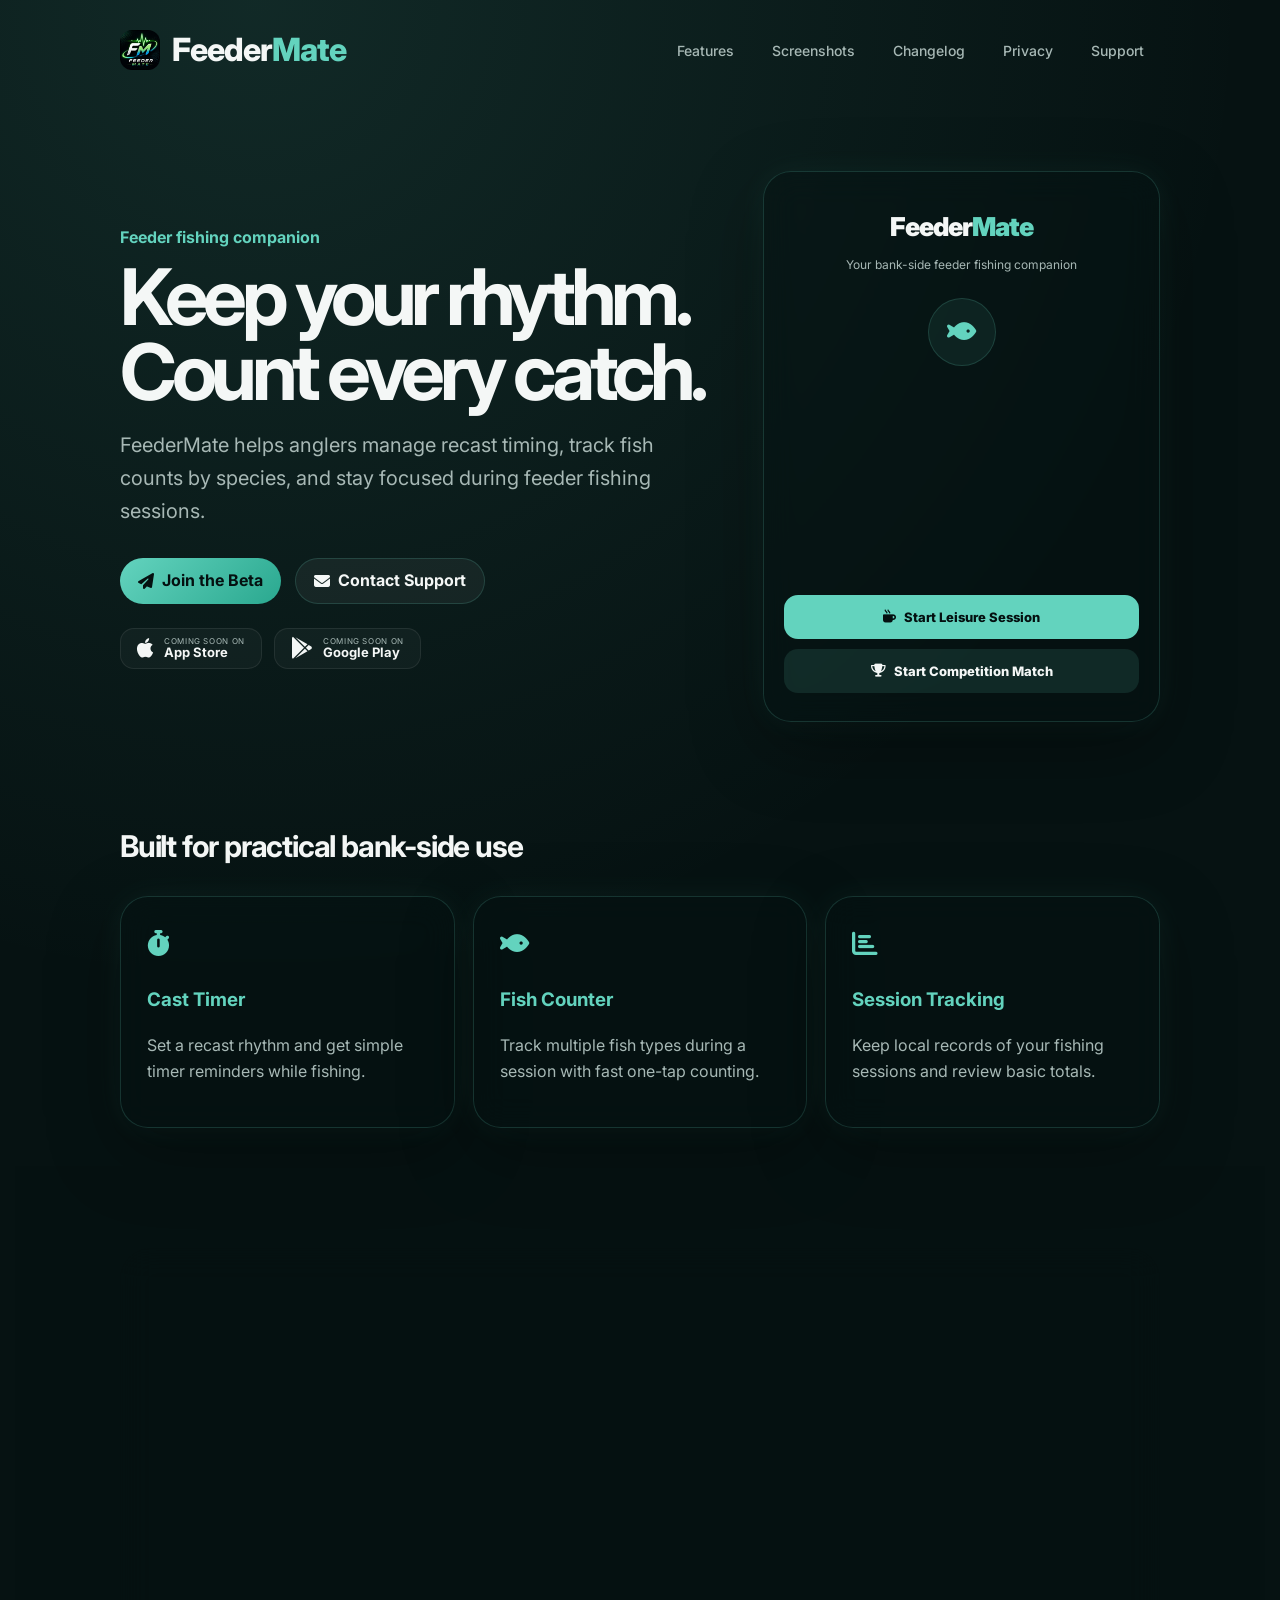
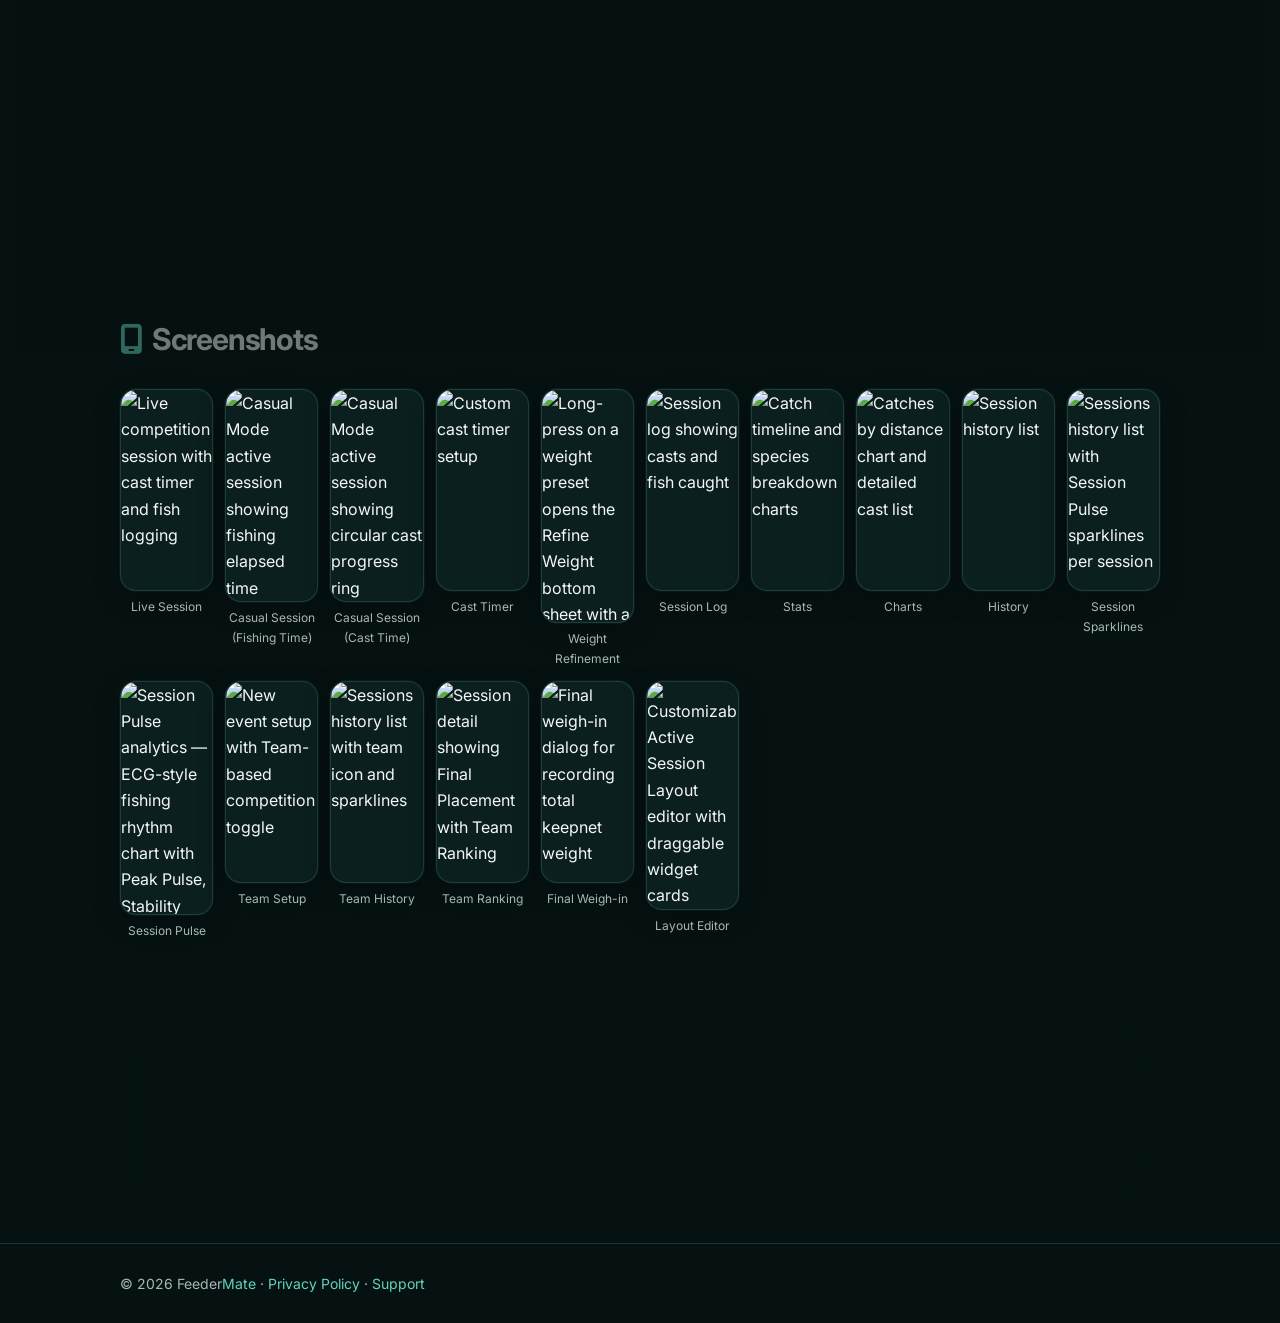
==== index.html @ 457b097d "Make changelog user-friendly: replace developer jargon with plain language" ====
<!DOCTYPE html>
<html lang="en">

<head>
  <meta charset="UTF-8" />
  <meta name="viewport" content="width=device-width, initial-scale=1.0" />
  <title>FeederMate — Feeder Fishing Timer &amp; Session Tracker App</title>
  <meta name="description"
    content="FeederMate is the ultimate feeder fishing companion app for Android. Track recast timers, log catches by species and weight, analyse Session Pulse rhythms, and review competition results — all offline on the bank." />
  <meta name="keywords"
    content="feeder fishing app, fishing timer, cast timer, feeder fishing tracker, session tracker, fishing log, feeder fishing Android, competition fishing app, catch logger, FeederMate" />
  <meta name="author" content="FeederMate" />
  <meta name="robots" content="index, follow" />
  <link rel="canonical" href="https://feedermate.app/" />

  <!-- Theme colour (browser UI tinting on mobile) -->
  <meta name="theme-color" content="#061212" />

  <!-- Open Graph / Facebook -->
  <meta property="og:type" content="website" />
  <meta property="og:site_name" content="FeederMate" />
  <meta property="og:url" content="https://feedermate.app/" />
  <meta property="og:title" content="FeederMate — Feeder Fishing Timer &amp; Session Tracker" />
  <meta property="og:description"
    content="Keep your rhythm. Count every catch. FeederMate helps anglers manage recast timing, track fish counts by species, and analyse session data — 100% offline." />
  <meta property="og:image" content="https://feedermate.app/assets/app_icon_2.webp" />
  <meta property="og:image:width" content="1254" />
  <meta property="og:image:height" content="1254" />
  <meta property="og:image:alt" content="FeederMate app icon" />
  <meta property="og:locale" content="en_GB" />

  <!-- Twitter / X -->
  <meta name="twitter:card" content="summary_large_image" />
  <meta name="twitter:site" content="@feedermateapp" />
  <meta name="twitter:url" content="https://feedermate.app/" />
  <meta name="twitter:title" content="FeederMate — Feeder Fishing Timer &amp; Session Tracker" />
  <meta name="twitter:description"
    content="Keep your rhythm. Count every catch. FeederMate helps anglers manage recast timing, track fish counts by species, and analyse session data — 100% offline." />
  <meta name="twitter:image" content="https://feedermate.app/assets/app_icon_2.webp" />

  <!-- Favicon &amp; Touch Icons -->
  <link rel="icon" type="image/webp" sizes="1254x1254" href="assets/app_icon_2.webp" />
  <link rel="apple-touch-icon" sizes="1254x1254" href="assets/app_icon_2.webp" />

  <!-- Sitemap hint for crawlers -->
  <link rel="sitemap" type="application/xml" href="/sitemap.xml" />

  <!-- JSON-LD Structured Data: MobileApplication -->
  <script type="application/ld+json">
  {
    "@context": "https://schema.org",
    "@type": "MobileApplication",
    "name": "FeederMate",
    "description": "FeederMate is a feeder fishing companion app for tracking recast timers, logging catches by species and weight, analysing Session Pulse rhythms, and reviewing competition results — 100% offline.",
    "url": "https://feedermate.app/",
    "applicationCategory": "SportsApplication",
    "operatingSystem": "Android",
    "offers": {
      "@type": "Offer",
      "price": "0",
      "priceCurrency": "USD"
    },
    "screenshot": [
      "https://feedermate.app/assets/screenshots/1000002967.webp",
      "https://feedermate.app/assets/screenshots/1000003124.webp",
      "https://feedermate.app/assets/screenshots/1000003116.webp"
    ],
    "featureList": [
      "Recast timer with countdown and count-up modes",
      "Catch logging by species and weight",
      "Session Pulse fishing rhythm analysis",
      "Team-based competition tracking",
      "Customizable active session layout",
      "Casual leisure fishing mode",
      "Offline-first, no internet required"
    ],
    "publisher": {
      "@type": "Organization",
      "name": "FeederMate",
      "url": "https://feedermate.app/"
    }
  }
  </script>

  <!-- Google Fonts (Inter) -->
  <link rel="preconnect" href="https://fonts.googleapis.com">
  <link rel="preconnect" href="https://fonts.gstatic.com" crossorigin>
  <link href="https://fonts.googleapis.com/css2?family=Inter:wght@300;400;500;600;700;800;900&display=swap"
    rel="stylesheet">

  <!-- Google Analytics (gtag.js) -->
  <script async src="https://www.googletagmanager.com/gtag/js?id=G-5XJ4RJ6B6T"></script>
  <script>
    window.dataLayer = window.dataLayer || [];
    function gtag() { dataLayer.push(arguments); }
    gtag('js', new Date());
    gtag('config', 'G-5XJ4RJ6B6T');
  </script>

  <link rel="stylesheet" href="styles/main.css?v=1.0.1" />
  <link rel="stylesheet" href="https://cdnjs.cloudflare.com/ajax/libs/font-awesome/6.7.2/css/all.min.css" />
</head>


<body>
  <header class="container nav">
    <a class="brand" href="./" aria-label="FeederMate home">
      <img src="assets/app_icon_2.webp" alt="FeederMate Logo" class="brand-logo">
      <span>Feeder<span class="brand-pulse">Mate</span></span>
    </a>
    <button class="nav-toggle" id="nav-toggle" aria-label="Toggle navigation" aria-expanded="false"
      aria-controls="nav-menu">
      <i class="fa-solid fa-bars"></i>
    </button>
    <nav class="nav-links" id="nav-menu">
      <a href="#features">Features</a>
      <a href="#screenshots">Screenshots</a>
      <a href="changelog/">Changelog</a>
      <a href="privacy-policy/">Privacy</a>
      <a href="support/">Support</a>
    </nav>
  </header>

  <main>
    <section class="container hero">
      <div>
        <div class="kicker">Feeder fishing companion</div>
        <h1>Keep your rhythm. Count every catch.</h1>
        <p class="lead">FeederMate helps anglers manage recast timing, track fish counts by species, and stay focused
          during feeder fishing sessions.</p>
        <div class="actions">
          <a class="button primary" id="btn-join-beta" href="#features"><i class="fa-solid fa-paper-plane"></i>Join the
            Beta</a>
          <a class="button" href="support/"><i class="fa-solid fa-envelope"></i>Contact Support</a>
        </div>
        <div class="badges">
          <div class="badge-cta"><i class="fa-brands fa-apple"></i>
            <div><span>Coming soon on</span><strong>App Store</strong></div>
          </div>
          <div class="badge-cta"><i class="fa-brands fa-google-play"></i>
            <div><span>Coming soon on</span><strong>Google Play</strong></div>
          </div>
        </div>
      </div>

      <div class="phone-card" aria-label="Interactive App preview mockup"
        style="min-height: 400px; display: flex; flex-direction: column; justify-content: space-between; overflow: hidden; padding: 20px;">
        <!-- SCREEN 1: START SCREEN -->
        <div class="mock-screen is-active" id="mock-screen-start"
          style="width: 100%; height: 100%; display: flex; flex-direction: column; justify-content: space-between;">
          <div style="text-align: center; margin-top: 14px;">
            <strong class="phone-card-brand" style="font-size: 26px;">Feeder<span
                class="brand-pulse">Mate</span></strong>
            <p class="muted" style="font-size: 12px; margin-top: 6px; margin-bottom: 24px;">Your bank-side feeder
              fishing companion</p>

            <div
              style="display: inline-flex; width: 68px; height: 68px; background: rgba(99, 211, 190, 0.08); border: 1px solid var(--border); border-radius: 50%; align-items: center; justify-content: center; margin-bottom: 20px; animation: pulse-glow 2s infinite;">
              <i class="fa-solid fa-fish" style="font-size: 26px; color: var(--accent);"></i>
            </div>
          </div>

          <div style="display: flex; flex-direction: column; gap: 10px; width: 100%; margin-bottom: 8px;">
            <button class="mock-btn primary" id="btn-start-leisure"
              style="width: 100%; padding: 14px; font-size: 13px; border-radius: 14px;"><i
                class="fa-solid fa-mug-hot"></i>Start Leisure Session</button>
            <button class="mock-btn" id="btn-start-match"
              style="width: 100%; padding: 14px; font-size: 13px; border-radius: 14px;"><i
                class="fa-solid fa-trophy"></i>Start Competition Match</button>
          </div>
        </div>

        <!-- SCREEN 2: ACTIVE SESSION -->
        <div class="mock-screen" id="mock-screen-active"
          style="width: 100%; height: 100%; display: none; flex-direction: column; justify-content: space-between;">
          <div style="width: 100%;">
            <div
              style="display: flex; justify-content: space-between; align-items: center; border-bottom: 1px solid rgba(99, 211, 190, 0.15); padding-bottom: 8px; margin-bottom: 12px;">
              <span id="mock-session-type"
                style="font-weight: 800; font-size: 11px; text-transform: uppercase; letter-spacing: 0.06em; color: var(--accent);">Active
                Session</span>
              <span id="mock-cast-counter"
                style="font-size: 11px; font-weight: 700; background: rgba(255,255,255,0.06); padding: 2px 8px; border-radius: 999px; border: 1px solid rgba(255,255,255,0.08); color: var(--text);">Cast
                #1</span>
            </div>

            <svg class="ekg-line" viewBox="0 0 800 54" preserveAspectRatio="none" aria-hidden="true"
              xmlns="http://www.w3.org/2000/svg" style="height: 30px; margin: 4px 0 8px;">
              <path class="ekg-trail" pathLength="850"
                d="M 0,27 L 100,27 C 110,27 115,17 120,17 C 125,17 130,27 170,27 L 178,33 L 188,4 L 196,36 L 205,27 L 230,27 C 248,27 265,12 282,12 C 299,12 316,27 340,27 L 400,27 L 500,27 C 510,27 515,17 520,17 C 525,17 530,27 570,27 L 578,33 L 588,4 L 596,36 L 605,27 L 630,27 C 648,27 665,12 682,12 C 699,12 716,27 740,27 L 800,27" />
              <path class="ekg-glow" pathLength="850"
                d="M 0,27 L 100,27 C 110,27 115,17 120,17 C 125,17 130,27 170,27 L 178,33 L 188,4 L 196,36 L 205,27 L 230,27 C 248,27 265,12 282,12 C 299,12 316,27 340,27 L 400,27 L 500,27 C 510,27 515,17 520,17 C 525,17 530,27 570,27 L 578,33 L 588,4 L 596,36 L 605,27 L 630,27 C 648,27 665,12 682,12 C 699,12 716,27 740,27 L 800,27" />
            </svg>

            <!-- TIMER SECTION (CASUAL MODE STYLE) -->
            <div
              style="display: flex; gap: 8px; margin-bottom: 12px; align-items: center; background: rgba(255,255,255,0.02); border: 1px solid rgba(255,255,255,0.05); border-radius: 14px; padding: 8px 10px;">

              <!-- Left Presets Grid Column -->
              <div style="flex: 1.1; display: flex; flex-direction: column; gap: 4px;">
                <span
                  style="font-size: 8px; font-weight: 800; letter-spacing: 0.05em; color: rgba(255,255,255,0.4); text-transform: uppercase;">Timer
                  preset</span>
                <div style="display: grid; grid-template-columns: 1fr 1fr; gap: 4px; margin-top: 2px;">
                  <button type="button" class="preset-btn active" data-time="300">5m</button>
                  <button type="button" class="preset-btn" data-time="420">7m</button>
                  <button type="button" class="preset-btn" data-time="600">10m</button>
                  <button type="button" class="preset-btn" data-time="900">15m</button>
                </div>
                <div
                  style="font-size: 8px; color: var(--accent); font-weight: 700; text-align: center; margin-top: 3px;"
                  id="mock-active-preset-label">5 min active</div>
              </div>

              <!-- Right Circular Dial Column -->
              <div id="mock-dial-clickable" class="dial-container" style="flex: 0 0 96px;" title="Tap to flip dial">
                <div id="mock-dial-inner" class="dial-inner">

                  <!-- FRONT FACE: CAST TIME -->
                  <div class="dial-face dial-face-front">
                    <!-- SVG Circular Progress Ring -->
                    <svg width="96" height="96"
                      style="transform: rotate(-90deg); position: absolute; top:0; left:0; pointer-events: none;">
                      <circle cx="48" cy="48" r="42" stroke="rgba(255,255,255,0.04)" stroke-width="4"
                        fill="transparent" />
                      <circle id="mock-progress-ring" cx="48" cy="48" r="42" stroke="var(--accent)" stroke-width="4"
                        fill="transparent" stroke-dasharray="263.89" stroke-dashoffset="263.89" stroke-linecap="round"
                        style="transition: stroke-dashoffset 0.3s ease; filter: drop-shadow(0 0 3px var(--accent));" />
                    </svg>

                    <!-- Front Content -->
                    <div
                      style="text-align: center; display: flex; flex-direction: column; align-items: center; justify-content: center; z-index: 2;">
                      <i class="fa-solid fa-stopwatch"
                        style="font-size: 11px; color: var(--accent); margin-bottom: 2px;"></i>
                      <div id="mock-timer-cast"
                        style="font-size: 12px; font-weight: 800; color: #fff; letter-spacing: -0.02em; font-family: monospace; line-height: 1.1;">
                        00:05:00</div>
                      <span id="mock-timer-cast-label"
                        style="font-size: 6px; font-weight: 800; text-transform: uppercase; color: rgba(255,255,255,0.4); letter-spacing: 0.05em; margin-top: 1px;">CAST
                        TIME</span>
                    </div>
                  </div>

                  <!-- BACK FACE: FISHING TIME -->
                  <div class="dial-face dial-face-back">
                    <!-- Orange progress ring for fishing time -->
                    <svg width="96" height="96"
                      style="transform: rotate(-90deg); position: absolute; top:0; left:0; pointer-events: none;">
                      <circle cx="48" cy="48" r="42" stroke="rgba(255,255,255,0.06)" stroke-width="4"
                        fill="transparent" />
                      <circle id="mock-fishing-ring" cx="48" cy="48" r="42" stroke="#E8A040" stroke-width="4"
                        fill="transparent" stroke-dasharray="263.89" stroke-dashoffset="263.89" stroke-linecap="round"
                        style="transition: stroke-dashoffset 0.3s ease; filter: drop-shadow(0 0 4px #E8A040);" />
                    </svg>

                    <!-- Back Content -->
                    <div
                      style="text-align: center; display: flex; flex-direction: column; align-items: center; justify-content: center; z-index: 2;">
                      <i class="fa-solid fa-fish" style="font-size: 11px; color: #E8A040; margin-bottom: 2px;"></i>
                      <div id="mock-timer-session"
                        style="font-size: 12px; font-weight: 800; color: #fff; letter-spacing: -0.02em; font-family: monospace; line-height: 1.1;">
                        00:00:00</div>
                      <span
                        style="font-size: 6px; font-weight: 800; text-transform: uppercase; color: rgba(232,160,64,0.6); letter-spacing: 0.05em; margin-top: 1px;">FISHING
                        TIME</span>
                    </div>
                  </div>

                </div>
              </div>

            </div>

            <div
              style="display: grid; grid-template-columns: 1fr 1fr; gap: 8px; border-top: 1px solid rgba(255,255,255,0.06); padding-top: 10px;">
              <div
                style="background: rgba(255,255,255,0.03); border: 1px solid rgba(255,255,255,0.06); border-radius: 10px; padding: 4px; text-align: center;">
                <span class="muted"
                  style="font-size: 9px; text-transform: uppercase; font-weight: 700; letter-spacing: 0.02em;">Fish
                  logged</span>
                <div id="mock-active-fish"
                  style="font-size: 18px; font-weight: 800; color: var(--accent); margin-top: 1px;">0</div>
              </div>
              <div
                style="background: rgba(255,255,255,0.03); border: 1px solid rgba(255,255,255,0.06); border-radius: 10px; padding: 4px; text-align: center;">
                <span class="muted"
                  style="font-size: 9px; text-transform: uppercase; font-weight: 700; letter-spacing: 0.02em;">Est.
                  Weight</span>
                <div id="mock-active-weight"
                  style="font-size: 18px; font-weight: 800; color: var(--accent); margin-top: 1px;">0.00 kg</div>
              </div>
            </div>
          </div>

          <div style="display: flex; flex-direction: column; gap: 8px; width: 100%; margin-top: 10px;">
            <div style="display: grid; grid-template-columns: 1.1fr 0.9fr; gap: 8px;">
              <button class="mock-btn" id="btn-reset-timer"
                style="padding: 10px; font-size: 12px; border-radius: 12px;"><i
                  class="fa-solid fa-arrow-rotate-left"></i>Reset Timer</button>
              <button class="mock-btn primary" id="btn-add-fish"
                style="padding: 10px; font-size: 12px; border-radius: 12px;"><i class="fa-solid fa-fish"></i>+
                Fish</button>
            </div>
            <button class="mock-btn" id="btn-end-session"
              style="background: rgba(255, 75, 75, 0.12); border: 1px solid rgba(255, 75, 75, 0.2); color: #ff6b6b; padding: 8px; font-size: 11px; border-radius: 10px; font-weight: 700; width: 100%; display: flex; align-items: center; justify-content: center; gap: 6px;"><i
                class="fa-solid fa-circle-stop"></i>End Session</button>
          </div>
        </div>

        <!-- SCREEN 3: SESSION SUMMARY -->
        <div class="mock-screen" id="mock-screen-summary"
          style="width: 100%; height: 100%; display: none; flex-direction: column; justify-content: space-between;">
          <div style="text-align: center; margin-top: 10px; width: 100%;">
            <div
              style="width: 50px; height: 50px; background: rgba(99, 211, 190, 0.12); color: var(--accent); border-radius: 50%; display: flex; align-items: center; justify-content: center; font-size: 20px; margin: 0 auto 12px; border: 1px solid var(--border);">
              <i class="fa-solid fa-circle-check"></i>
            </div>
            <h3 style="font-size: 18px; font-weight: 800; margin: 0 0 2px;">Session Finished</h3>
            <span id="mock-summary-type"
              style="font-size: 9px; font-weight: 800; text-transform: uppercase; color: var(--accent); background: rgba(99, 211, 190, 0.1); border: 1px solid var(--border); padding: 2px 8px; border-radius: 999px; letter-spacing: 0.05em; display: inline-block; margin-bottom: 12px;">Leisure</span>

            <div
              style="display: flex; flex-direction: column; gap: 8px; background: rgba(255,255,255,0.03); border: 1px solid rgba(255,255,255,0.06); border-radius: 12px; padding: 12px; text-align: left; width: 100%;">
              <div
                style="display: flex; justify-content: space-between; border-bottom: 1px solid rgba(255,255,255,0.05); padding-bottom: 4px; font-size: 12px;">
                <span class="muted">Total Casts</span>
                <strong id="mock-summary-casts" style="color: var(--text);">0</strong>
              </div>
              <div
                style="display: flex; justify-content: space-between; border-bottom: 1px solid rgba(255,255,255,0.05); padding-bottom: 4px; font-size: 12px;">
                <span class="muted">Total Catches</span>
                <strong id="mock-summary-fish" style="color: var(--accent);">0 fish</strong>
              </div>
              <div style="display: flex; justify-content: space-between; font-size: 12px;">
                <span class="muted">Total Est. Weight</span>
                <strong id="mock-summary-weight" style="color: var(--accent);">0.00 kg</strong>
              </div>
            </div>
          </div>
          <button class="mock-btn primary" id="btn-summary-done"
            style="width: 100%; padding: 12px; font-size: 13px; border-radius: 12px; margin-bottom: 4px;"><i
              class="fa-solid fa-rotate-left"></i>New Session</button>
        </div>
      </div>
    </section>

    <section class="container section" id="features">
      <h2>Built for practical bank-side use</h2>
      <div class="grid">
        <article class="card">
          <div class="card-icon"><i class="fa-solid fa-stopwatch"></i></div>
          <h3>Cast Timer</h3>
          <p class="muted">Set a recast rhythm and get simple timer reminders while fishing.</p>
        </article>
        <article class="card">
          <div class="card-icon"><i class="fa-solid fa-fish"></i></div>
          <h3>Fish Counter</h3>
          <p class="muted">Track multiple fish types during a session with fast one-tap counting.</p>
        </article>
        <article class="card">
          <div class="card-icon"><i class="fa-solid fa-chart-bar"></i></div>
          <h3>Session Tracking</h3>
          <p class="muted">Keep local records of your fishing sessions and review basic totals.</p>
        </article>
      </div>
    </section>

    <section class="container section" id="session-pulse">
      <div class="pulse-showcase-card">
        <div class="pulse-badge"><i class="fa-solid fa-heart-pulse"></i> NEW BRAND FEATURE</div>
        <div class="pulse-content">
          <h2>Introducing Session Pulse Analysis</h2>
          <p class="lead">Evolve your session log from a raw catch list into a living visual rhythm. FeederMate now
            tracks casting momentum, catch spikes, and feed intervals to generate a premium ECG-style heartbeat
            fingerprint of your session.</p>

          <div class="pulse-features-grid">
            <div class="pulse-feature-item">
              <i class="fa-solid fa-chart-line"></i>
              <div>
                <h4>ECG Session Fingerprint</h4>
                <p class="muted">Visualize peak action, recovery spells, and feeding momentum in a smooth curved chart.
                </p>
              </div>
            </div>
            <div class="pulse-feature-item">
              <i class="fa-solid fa-hourglass-half"></i>
              <div>
                <h4>Period & Window Detection</h4>
                <p class="muted">Find your exact 40-minute peak biting window and automatic dead-zone inactivity lulls.
                </p>
              </div>
            </div>
            <div class="pulse-feature-item">
              <i class="fa-solid fa-brain"></i>
              <div>
                <h4>Automated Bank Insights</h4>
                <p class="muted">Get local, context-aware textual summaries explaining catch consistency and pacing
                  fatigue.</p>
              </div>
            </div>
            <div class="pulse-feature-item">
              <i class="fa-solid fa-signature"></i>
              <div>
                <h4>Pulse Sparklines</h4>
                <p class="muted">Review completed sessions with their miniature sparkline fingerprint in the history
                  list.</p>
              </div>
            </div>
          </div>
        </div>
      </div>
    </section>

    <section class="container section" id="screenshots">
      <h2><i class="fa-solid fa-mobile-screen"></i>Screenshots</h2>
      <div class="screenshots-scroll">
        <figure class="screenshot-frame">
          <img src="assets/screenshots/1000002967.webp" alt="Live competition session with cast timer and fish logging"
            loading="lazy" role="button" aria-haspopup="dialog" />
          <figcaption>Live Session</figcaption>
        </figure>
        <figure class="screenshot-frame">
          <img src="assets/screenshots/1000003116.webp" alt="Casual Mode active session showing fishing elapsed time"
            loading="lazy" role="button" aria-haspopup="dialog" />
          <figcaption>Casual Session (Fishing Time)</figcaption>
        </figure>
        <figure class="screenshot-frame">
          <img src="assets/screenshots/1000003120.webp"
            alt="Casual Mode active session showing circular cast progress ring" loading="lazy" role="button"
            aria-haspopup="dialog" />
          <figcaption>Casual Session (Cast Time)</figcaption>
        </figure>
        <figure class="screenshot-frame">
          <img src="assets/screenshots/1000002971.webp" alt="Custom cast timer setup" loading="lazy" role="button"
            aria-haspopup="dialog" />
          <figcaption>Cast Timer</figcaption>
        </figure>
        <figure class="screenshot-frame">
          <img src="assets/screenshots/1000002969.webp"
            alt="Long-press on a weight preset opens the Refine Weight bottom sheet with a precision slider"
            loading="lazy" role="button" aria-haspopup="dialog" />
          <figcaption>Weight Refinement</figcaption>
        </figure>
        <figure class="screenshot-frame">
          <img src="assets/screenshots/1000002973.webp" alt="Session log showing casts and fish caught" loading="lazy"
            role="button" aria-haspopup="dialog" />
          <figcaption>Session Log</figcaption>
        </figure>
        <figure class="screenshot-frame">
          <img src="assets/screenshots/1000003000.webp" alt="Catch timeline and species breakdown charts" loading="lazy"
            role="button" aria-haspopup="dialog" />
          <figcaption>Stats</figcaption>
        </figure>
        <figure class="screenshot-frame">
          <img src="assets/screenshots/1000003002.webp" alt="Catches by distance chart and detailed cast list"
            loading="lazy" role="button" aria-haspopup="dialog" />
          <figcaption>Charts</figcaption>
        </figure>
        <figure class="screenshot-frame">
          <img src="assets/screenshots/1000002977.webp" alt="Session history list" loading="lazy" role="button"
            aria-haspopup="dialog" />
          <figcaption>History</figcaption>
        </figure>
        <figure class="screenshot-frame">
          <img src="assets/screenshots/1000003122.webp"
            alt="Sessions history list with Session Pulse sparklines per session" loading="lazy" role="button"
            aria-haspopup="dialog" />
          <figcaption>Session Sparklines</figcaption>
        </figure>
        <figure class="screenshot-frame">
          <img src="assets/screenshots/1000003124.webp"
            alt="Session Pulse analytics — ECG-style fishing rhythm chart with Peak Pulse, Stability and Dead Zone metrics"
            loading="lazy" role="button" aria-haspopup="dialog" />
          <figcaption>Session Pulse</figcaption>
        </figure>
        <figure class="screenshot-frame">
          <img src="assets/screenshots/1000003137.webp" alt="New event setup with Team-based competition toggle"
            loading="lazy" role="button" aria-haspopup="dialog" />
          <figcaption>Team Setup</figcaption>
        </figure>
        <figure class="screenshot-frame">
          <img src="assets/screenshots/1000003135.webp" alt="Sessions history list with team icon and sparklines"
            loading="lazy" role="button" aria-haspopup="dialog" />
          <figcaption>Team History</figcaption>
        </figure>
        <figure class="screenshot-frame">
          <img src="assets/screenshots/1000003133.webp" alt="Session detail showing Final Placement with Team Ranking"
            loading="lazy" role="button" aria-haspopup="dialog" />
          <figcaption>Team Ranking</figcaption>
        </figure>
        <figure class="screenshot-frame">
          <img src="assets/screenshots/1000003129.webp" alt="Final weigh-in dialog for recording total keepnet weight"
            loading="lazy" role="button" aria-haspopup="dialog" />
          <figcaption>Final Weigh-in</figcaption>
        </figure>
        <figure class="screenshot-frame">
          <img src="assets/screenshots/layout_editor.webp"
            alt="Customizable Active Session Layout editor with draggable widget cards" loading="lazy" role="button"
            aria-haspopup="dialog" />
          <figcaption>Layout Editor</figcaption>
        </figure>
      </div>
    </section>

    <section class="container section">
      <div class="card">
        <h2><i class="fa-solid fa-rocket"></i>Coming soon</h2>
        <p class="muted">Wear OS support, improved statistics, and more session insights are planned for future
          versions.</p>
      </div>
    </section>
  </main>

  <dialog class="lightbox" id="screenshot-lightbox" closedby="any" aria-label="Screenshot preview">
    <div class="lightbox-content">
      <button class="lightbox-nav lightbox-prev" type="button" aria-label="Previous screenshot" id="lightbox-prev">
        <i class="fa-solid fa-chevron-left" aria-hidden="true"></i>
      </button>
      <button class="lightbox-nav lightbox-next" type="button" aria-label="Next screenshot" id="lightbox-next">
        <i class="fa-solid fa-chevron-right" aria-hidden="true"></i>
      </button>
      <button class="lightbox-close" type="button" aria-label="Close screenshot preview" data-close-lightbox>
        <i class="fa-solid fa-xmark" aria-hidden="true"></i>
      </button>
      <img id="lightbox-image" src="" alt="" />
      <p class="lightbox-caption" id="lightbox-caption"></p>
    </div>
  </dialog>

  <dialog class="lightbox" id="beta-dialog" closedby="any" aria-label="Join the Beta Program">
    <div class="lightbox-content beta-content">
      <button class="lightbox-close" type="button" aria-label="Close form" data-close-beta
        style="position: absolute; top: 12px; right: 12px; width: 36px; height: 36px; border: 0; border-radius: 999px; background: rgba(255, 255, 255, 0.1); color: var(--text); cursor: pointer; display: flex; align-items: center; justify-content: center;">
        <i class="fa-solid fa-xmark" aria-hidden="true" style="font-size: 16px;"></i>
      </button>
      <div id="beta-form-container">
        <h2 style="margin-top: 0; margin-bottom: 8px; display: flex; align-items: center; gap: 10px; font-size: 24px;">
          <i class="fa-solid fa-rocket" style="color: var(--accent);"></i>Join the Beta
        </h2>
        <p class="muted" style="font-size: 14px; margin-bottom: 20px; line-height: 1.5;">Get early access to FeederMate,
          try the new Session Pulse features, and help us refine bank-side analytics.</p>

        <form id="beta-signup-form" onsubmit="return false;">
          <div class="form-group">
            <label for="beta-email"
              style="display: block; font-size: 13px; font-weight: 600; margin-bottom: 8px; color: var(--text);">Email
              Address</label>
            <input type="email" id="beta-email" required placeholder="name@domain.com"
              style="width: 100%; padding: 12px 16px; border-radius: 12px; border: 1px solid var(--border); background: rgba(255, 255, 255, 0.05); color: var(--text); font-family: inherit; font-size: 14px; outline: none; transition: border-color 0.25s;" />
          </div>

          <div class="form-group" style="margin-top: 16px;">
            <label
              style="display: block; font-size: 13px; font-weight: 600; margin-bottom: 8px; color: var(--text);">Operating
              System</label>
            <select id="beta-platform"
              style="width: 100%; padding: 12px 16px; border-radius: 12px; border: 1px solid var(--border); background: var(--bg-soft); color: var(--text); font-family: inherit; font-size: 14px; outline: none; cursor: pointer;">
              <option value="ios">iOS (Apple TestFlight)</option>
              <option value="android">Android (Google Play Beta)</option>
            </select>
          </div>

          <button type="submit" class="mock-btn primary" id="btn-submit-beta"
            style="width: 100%; margin-top: 24px; min-height: 48px; border-radius: 14px; border: none; font-size: 15px; display: flex; align-items: center; justify-content: center; gap: 8px; font-weight: 700; cursor: pointer;">
            <i class="fa-solid fa-paper-plane"></i>Request Invitation
          </button>
        </form>
      </div>

      <div id="beta-success-container" style="display: none; text-align: center; padding: 20px 0;">
        <div
          style="width: 64px; height: 64px; background: rgba(99, 211, 190, 0.15); color: var(--accent); border-radius: 50%; display: inline-flex; align-items: center; justify-content: center; font-size: 28px; margin-bottom: 16px; border: 1px solid var(--border); margin-inline: auto;">
          <i class="fa-solid fa-check"></i>
        </div>
        <h3 style="color: var(--text); margin: 0 0 8px; font-size: 20px;">You're on the list!</h3>
        <p class="muted" style="font-size: 14px; margin-bottom: 0; line-height: 1.5;">Thank you for requesting an
          invitation. We'll send your TestFlight and Google Play Beta instructions to <strong id="submitted-email"
            style="color: var(--text);"></strong> soon.</p>
      </div>
    </div>
  </dialog>

  <footer>
    <div class="container">© 2026 Feeder<span class="brand-pulse">Mate</span> · <a href="privacy-policy/">Privacy
        Policy</a> · <a href="support/">Support</a></div>
  </footer>

  <script>
    // Navigation Hamburger Toggle
    const navToggle = document.getElementById('nav-toggle');
    const navMenu = document.getElementById('nav-menu');

    if (navToggle && navMenu) {
      navToggle.addEventListener('click', () => {
        const isExpanded = navToggle.getAttribute('aria-expanded') === 'true';
        navToggle.setAttribute('aria-expanded', !isExpanded);
        navMenu.classList.toggle('is-active');

        // Morph hamburger icon into close X
        const icon = navToggle.querySelector('i');
        if (icon) {
          if (!isExpanded) {
            icon.classList.remove('fa-bars');
            icon.classList.add('fa-xmark');
          } else {
            icon.classList.remove('fa-xmark');
            icon.classList.add('fa-bars');
          }
        }

        // Toggle body scroll lock when menu is active on mobile
        document.body.style.overflow = !isExpanded ? 'hidden' : '';
      });

      // Close menu when navigation links are clicked
      navMenu.querySelectorAll('a').forEach(link => {
        link.addEventListener('click', () => {
          navToggle.setAttribute('aria-expanded', 'false');
          navMenu.classList.remove('is-active');
          document.body.style.overflow = '';

          const icon = navToggle.querySelector('i');
          if (icon) {
            icon.classList.remove('fa-xmark');
            icon.classList.add('fa-bars');
          }
        });
      });
    }

    // Hero Interactive Mockup Logic - 3-State App Flow
    const screenStart = document.getElementById('mock-screen-start');
    const screenActive = document.getElementById('mock-screen-active');
    const screenSummary = document.getElementById('mock-screen-summary');

    const btnStartLeisure = document.getElementById('btn-start-leisure');
    const btnStartMatch = document.getElementById('btn-start-match');
    const btnResetTimer = document.getElementById('btn-reset-timer');
    const btnAddFish = document.getElementById('btn-add-fish');
    const btnEndSession = document.getElementById('btn-end-session');
    const btnSummaryDone = document.getElementById('btn-summary-done');

    const mockTimer = document.getElementById('mock-timer');
    const mockTimerLabel = document.getElementById('mock-timer-label');
    const mockCastCounter = document.getElementById('mock-cast-counter');
    const mockActiveFish = document.getElementById('mock-active-fish');
    const mockActiveWeight = document.getElementById('mock-active-weight');
    const mockSessionType = document.getElementById('mock-session-type');

    const mockSummaryType = document.getElementById('mock-summary-type');
    const mockSummaryCasts = document.getElementById('mock-summary-casts');
    const mockSummaryFish = document.getElementById('mock-summary-fish');
    const mockSummaryWeight = document.getElementById('mock-summary-weight');

    let timerInterval = null;
    let autoRevertTimeout = null; // Auto-revert timeout
    let totalSessionSeconds = 0;
    let currentCastSeconds = 0;
    let activePresetSeconds = 300; // 5 min default
    let isFishingTimeMode = false;
    let isTimerActive = true; // Cast timer is active by default
    let fishCount = 0;
    let totalWeight = 0.0;
    let castCount = 1;
    let sessionType = 'Leisure';

    const formatTimeHHMMSS = (secs) => {
      const hours = Math.floor(secs / 3600);
      const minutes = Math.floor((secs % 3600) / 60);
      const remainingSeconds = secs % 60;
      return `${String(hours).padStart(2, '0')}:${String(minutes).padStart(2, '0')}:${String(remainingSeconds).padStart(2, '0')}`;
    };

    const showScreen = (screen) => {
      [screenStart, screenActive, screenSummary].forEach(s => {
        if (s) s.style.display = 'none';
      });
      if (screen) screen.style.display = 'flex';
    };

    const updateProgressRing = () => {
      const circumference = 263.89;

      // Cast time ring (teal) — drains as cast countdown runs
      const progressRing = document.getElementById('mock-progress-ring');
      if (progressRing) {
        const remainingSeconds = Math.max(activePresetSeconds - currentCastSeconds, 0);
        const castProgress = Math.min(remainingSeconds / activePresetSeconds, 1);
        progressRing.style.strokeDashoffset = circumference * (1 - castProgress);
      }

      // Fishing time ring (orange) — fills up as session time grows
      // Pulse every 10 min (600s) as a reference cycle so the ring has meaning
      const fishingRing = document.getElementById('mock-fishing-ring');
      if (fishingRing) {
        const cycleDuration = 600; // 10 min cycle
        const fishingProgress = Math.min((totalSessionSeconds % cycleDuration) / cycleDuration, 1);
        fishingRing.style.strokeDashoffset = circumference * (1 - fishingProgress);
      }
    };

    const updateDialUI = () => {
      const timerCastElem = document.getElementById('mock-timer-cast');
      const labelCastElem = document.getElementById('mock-timer-cast-label');
      const timerSessionElem = document.getElementById('mock-timer-session');
      const innerDial = document.getElementById('mock-dial-inner');

      // Update Fishing Time face (back face)
      if (timerSessionElem) {
        timerSessionElem.textContent = formatTimeHHMMSS(totalSessionSeconds);
      }

      // Update Cast Time face (front face)
      const remainingSeconds = Math.max(activePresetSeconds - currentCastSeconds, 0);
      const expired = remainingSeconds <= 0;
      if (timerCastElem) {
        if (expired) {
          timerCastElem.textContent = 'RECAST!';
          timerCastElem.style.color = 'var(--accent)';
        } else {
          timerCastElem.textContent = formatTimeHHMMSS(remainingSeconds);
          timerCastElem.style.color = '#fff';
        }
      }
      if (labelCastElem) {
        labelCastElem.textContent = expired ? 'TIMER EXPIRED' : 'CAST TIME';
        labelCastElem.style.color = expired ? 'var(--accent)' : 'rgba(255,255,255,0.4)';
      }

      // Update 3D flipped class on inner dial container
      if (innerDial) {
        if (isFishingTimeMode) {
          innerDial.classList.add('is-flipped');
        } else {
          innerDial.classList.remove('is-flipped');
        }
      }

      updateProgressRing();
    };

    const startTimer = () => {
      clearInterval(timerInterval);
      timerInterval = setInterval(() => {
        totalSessionSeconds++;
        currentCastSeconds++;
        updateDialUI();

        if (!isFishingTimeMode && currentCastSeconds === activePresetSeconds) {
          const timerElem = document.getElementById('mock-timer-cast');
          if (timerElem) {
            timerElem.animate([
              { opacity: 1, scale: 1 },
              { opacity: 0.5, scale: 1.05 },
              { opacity: 1, scale: 1 }
            ], { duration: 500, iterations: 3 });
          }
        }
      }, 1000);
    };

    const startSession = (type) => {
      sessionType = type;
      fishCount = 0;
      totalWeight = 0.0;
      castCount = 1;
      totalSessionSeconds = 0;
      currentCastSeconds = 0;
      isFishingTimeMode = false;
      activePresetSeconds = 300;
      isTimerActive = true;

      document.querySelectorAll('.preset-btn').forEach(btn => {
        btn.classList.remove('active');
        if (btn.getAttribute('data-time') === '300') {
          btn.classList.add('active');
        }
      });
      const presetLabel = document.getElementById('mock-active-preset-label');
      if (presetLabel) presetLabel.textContent = '5 min active';

      if (mockSessionType) mockSessionType.textContent = `${type} Session`;
      if (mockCastCounter) mockCastCounter.textContent = `Cast #1`;
      if (mockActiveFish) mockActiveFish.textContent = '0';
      if (mockActiveWeight) mockActiveWeight.textContent = '0.00 kg';

      showScreen(screenActive);
      updateDialUI();
      startTimer();
    };

    if (btnStartLeisure) {
      btnStartLeisure.addEventListener('click', () => startSession('Leisure'));
    }

    if (btnStartMatch) {
      btnStartMatch.addEventListener('click', () => startSession('Match'));
    }

    // Quick presets click listener
    document.querySelectorAll('.preset-btn').forEach(btn => {
      btn.addEventListener('click', (e) => {
        e.stopPropagation();
        document.querySelectorAll('.preset-btn').forEach(b => b.classList.remove('active'));
        btn.classList.add('active');

        const newTime = parseInt(btn.getAttribute('data-time'), 10);
        activePresetSeconds = newTime;
        isTimerActive = true; // Preset selected ensures timer is active

        const presetLabel = document.getElementById('mock-active-preset-label');
        if (presetLabel) {
          presetLabel.textContent = `${Math.floor(newTime / 60)} min active`;
        }

        currentCastSeconds = 0;
        updateDialUI();

        btn.animate([
          { transform: 'scale(1)' },
          { transform: 'scale(0.95)' },
          { transform: 'scale(1)' }
        ], { duration: 150 });
      });
    });

    // Tap on the Circular Dial (or Horizontal Toggle) to switch mode Logic
    const dialClickable = document.getElementById('mock-dial-clickable');
    if (dialClickable) {
      dialClickable.addEventListener('click', (e) => {
        e.stopPropagation();
        isFishingTimeMode = !isFishingTimeMode;
        updateDialUI();

        // Small scale bounce on the entire dial container for active tap feedback
        dialClickable.animate([
          { transform: 'scale(1)' },
          { transform: 'scale(0.97)' },
          { transform: 'scale(1)' }
        ], { duration: 200, easing: 'ease-out' });

        // Auto-revert logic: after 3 seconds, flip back to Cast Time if the timer is active
        clearTimeout(autoRevertTimeout);
        if (isFishingTimeMode && isTimerActive) {
          autoRevertTimeout = setTimeout(() => {
            isFishingTimeMode = false;
            updateDialUI();
          }, 3000);
        }
      });
    }

    if (btnResetTimer) {
      btnResetTimer.addEventListener('click', () => {
        currentCastSeconds = 0;
        updateDialUI();
        castCount++;
        if (mockCastCounter) mockCastCounter.textContent = `Cast #${castCount}`;

        btnResetTimer.animate([
          { transform: 'rotate(0deg)' },
          { transform: 'rotate(-360deg)' }
        ], { duration: 400, easing: 'ease-out' });
      });
    }

    if (btnAddFish) {
      btnAddFish.addEventListener('click', () => {
        fishCount++;
        const addedWeight = (Math.random() * 2.5 + 0.35);
        totalWeight += addedWeight;

        if (mockActiveFish) mockActiveFish.textContent = fishCount;
        if (mockActiveWeight) mockActiveWeight.textContent = `${totalWeight.toFixed(2)} kg`;

        currentCastSeconds = 0;
        updateDialUI();

        castCount++;
        if (mockCastCounter) mockCastCounter.textContent = `Cast #${castCount}`;

        const activeContainer = document.getElementById('mock-screen-active');
        if (activeContainer) {
          activeContainer.animate([
            { transform: 'scale(1)' },
            { transform: 'scale(1.02)' },
            { transform: 'scale(1)' }
          ], { duration: 200, easing: 'ease-out' });
        }
      });
    }

    if (btnEndSession) {
      btnEndSession.addEventListener('click', () => {
        clearInterval(timerInterval);
        clearTimeout(autoRevertTimeout);

        if (mockSummaryType) mockSummaryType.textContent = sessionType;
        if (mockSummaryCasts) mockSummaryCasts.textContent = castCount;
        if (mockSummaryFish) mockSummaryFish.textContent = `${fishCount} fish`;
        if (mockSummaryWeight) mockSummaryWeight.textContent = `${totalWeight.toFixed(2)} kg`;

        showScreen(screenSummary);
      });
    }

    if (btnSummaryDone) {
      btnSummaryDone.addEventListener('click', () => {
        showScreen(screenStart);
      });
    }

    // Lightbox Modal Logic
    const screenshotImages = Array.from(document.querySelectorAll('.screenshots-scroll img'));
    const lightbox = document.getElementById('screenshot-lightbox');
    const lightboxImage = document.getElementById('lightbox-image');
    const lightboxCaption = document.getElementById('lightbox-caption');
    const closeElements = document.querySelectorAll('[data-close-lightbox]');
    const prevButton = document.getElementById('lightbox-prev');
    const nextButton = document.getElementById('lightbox-next');
    let activeIndex = -1;

    const renderLightboxImage = (index) => {
      const image = screenshotImages[index];
      if (!image) {
        return;
      }

      lightboxImage.src = image.src;
      lightboxImage.alt = image.alt;
      lightboxCaption.textContent = image.closest('figure')?.querySelector('figcaption')?.textContent || image.alt;
      activeIndex = index;
    };

    const openLightbox = (index) => {
      renderLightboxImage(index);
      if (lightbox && typeof lightbox.showModal === 'function') {
        lightbox.showModal();
      }
    };

    const moveLightbox = (direction) => {
      if (screenshotImages.length === 0 || activeIndex === -1) {
        return;
      }

      const nextIndex = (activeIndex + direction + screenshotImages.length) % screenshotImages.length;
      renderLightboxImage(nextIndex);
    };

    const closeLightbox = () => {
      if (lightbox && typeof lightbox.close === 'function') {
        lightbox.close();
      }
    };

    screenshotImages.forEach((image, index) => {
      image.tabIndex = 0;
      image.addEventListener('click', () => openLightbox(index));
      image.addEventListener('keydown', (event) => {
        if (event.key === 'Enter' || event.key === ' ') {
          event.preventDefault();
          openLightbox(index);
        }
      });
    });

    if (prevButton) prevButton.addEventListener('click', () => moveLightbox(-1));
    if (nextButton) nextButton.addEventListener('click', () => moveLightbox(1));

    closeElements.forEach((element) => {
      element.addEventListener('click', closeLightbox);
    });

    if (lightbox) {
      lightbox.addEventListener('close', () => {
        lightboxImage.src = '';
        activeIndex = -1;
      });

      // Fallback for browsers that do not support the closedby="any" attribute (light dismiss)
      if (!('closedBy' in HTMLDialogElement.prototype)) {
        lightbox.addEventListener('click', (event) => {
          if (event.target !== lightbox) return;

          // Click coordinate boundaries check for actual backdrop click
          const rect = lightbox.getBoundingClientRect();
          const isInside = (
            rect.top <= event.clientY &&
            event.clientY <= rect.top + rect.height &&
            rect.left <= event.clientX &&
            event.clientX <= rect.left + rect.width
          );
          if (!isInside) {
            closeLightbox();
          }
        });
      }
    }

    document.addEventListener('keydown', (event) => {
      if (!lightbox || !lightbox.open) {
        return;
      }

      if (event.key === 'ArrowLeft') {
        moveLightbox(-1);
      } else if (event.key === 'ArrowRight') {
        moveLightbox(1);
      }
    });

    // Join Beta Modal Dialog Logic
    const btnJoinBeta = document.getElementById('btn-join-beta');
    const betaDialog = document.getElementById('beta-dialog');
    const closeBetaBtn = document.querySelector('[data-close-beta]');
    const betaForm = document.getElementById('beta-signup-form');
    const betaEmailInput = document.getElementById('beta-email');
    const betaFormContainer = document.getElementById('beta-form-container');
    const betaSuccessContainer = document.getElementById('beta-success-container');
    const submittedEmailSpan = document.getElementById('submitted-email');
    const btnSubmitBeta = document.getElementById('btn-submit-beta');

    // === GOOGLE FORM CONFIGURATION ===
    // Instructions to enable:
    // 1. Create a Google Form with:
    //    - Question 1 (Short Answer) for "Email Address"
    //    - Question 2 (Dropdown or Multiple Choice) for "Primary Fishing Style"
    // 2. Replace the placeholder URL below with your form's direct '/formResponse' URL
    // 3. Inspect your published form's HTML inputs to locate their name attributes (e.g. entry.123456) and update below.
    const GOOGLE_FORM_URL = 'https://docs.google.com/forms/d/e/1FAIpQLSeqZskbdqSc6c11c17m3r1SKpIv7epmApbDTXId8ToBR0AchA/formResponse';
    const GOOGLE_FORM_ENTRY_EMAIL = 'entry.1030772108'; // Real Google Form Email entry ID
    const GOOGLE_FORM_ENTRY_PLATFORM = 'entry.1359795977'; // Real Google Form OS/Platform entry ID

    const openBetaDialog = (e) => {
      e.preventDefault();
      // Reset state
      betaFormContainer.style.display = 'block';
      betaSuccessContainer.style.display = 'none';
      betaForm.reset();
      if (betaDialog && typeof betaDialog.showModal === 'function') {
        betaDialog.showModal();
      }
    };

    const closeBetaDialog = () => {
      if (betaDialog && typeof betaDialog.close === 'function') {
        betaDialog.close();
      }
    };

    if (btnJoinBeta && betaDialog) {
      btnJoinBeta.addEventListener('click', openBetaDialog);
    }

    const badgeCtas = document.querySelectorAll('.badge-cta');
    badgeCtas.forEach(badge => {
      if (betaDialog) {
        badge.addEventListener('click', openBetaDialog);
      }
    });

    if (closeBetaBtn) {
      closeBetaBtn.addEventListener('click', closeBetaDialog);
    }

    if (betaDialog) {
      // Light dismiss for legacy compatibility
      if (!('closedBy' in HTMLDialogElement.prototype)) {
        betaDialog.addEventListener('click', (event) => {
          if (event.target !== betaDialog) return;
          const rect = betaDialog.getBoundingClientRect();
          const isInside = (
            rect.top <= event.clientY &&
            event.clientY <= rect.top + rect.height &&
            rect.left <= event.clientX &&
            event.clientX <= rect.left + rect.width
          );
          if (!isInside) {
            closeBetaDialog();
          }
        });
      }
    }

    if (betaForm) {
      betaForm.addEventListener('submit', (e) => {
        e.preventDefault();
        const email = betaEmailInput.value.trim();
        const platform = document.getElementById('beta-platform').value;
        if (!email) return;

        // Show loading state
        btnSubmitBeta.disabled = true;
        btnSubmitBeta.innerHTML = '<i class="fa-solid fa-spinner fa-spin"></i>Submitting...';

        // Set up form submission payloads
        const formData = new FormData();
        formData.append(GOOGLE_FORM_ENTRY_EMAIL, email);
        formData.append(GOOGLE_FORM_ENTRY_PLATFORM, platform);

        // POST request sent to Google Forms in no-cors background mode
        fetch(GOOGLE_FORM_URL, {
          method: 'POST',
          mode: 'no-cors',
          body: formData
        })
          .then(() => {
            // Success view transition
            submittedEmailSpan.textContent = email;
            betaFormContainer.style.display = 'none';
            betaSuccessContainer.style.display = 'block';
          })
          .catch((error) => {
            console.error('Beta submission failed:', error);
            // Fallback transition (no-cors mode sometimes lands in catch due to response headers, but data is sent)
            submittedEmailSpan.textContent = email;
            betaFormContainer.style.display = 'none';
            betaSuccessContainer.style.display = 'block';
          })
          .finally(() => {
            btnSubmitBeta.disabled = false;
            btnSubmitBeta.innerHTML = '<i class="fa-solid fa-paper-plane"></i>Request Invitation';
          });
      });
    }
  </script>
</body>


</html>
---- styles/main.css ----
:root {
  --bg: #061212;
  --bg-soft: #0b1f1e;
  --card: rgba(255, 255, 255, 0.055);
  --text: #f4f7f6;
  --muted: #a7b8b5;
  --accent: #63d3be;
  --accent-2: #2aa88f;
  --border: rgba(99, 211, 190, 0.18);
}

* {
  box-sizing: border-box;
}

body {
  margin: 0;
  background: radial-gradient(circle at 20% 0%, rgba(99, 211, 190, 0.12), transparent 32%), var(--bg);
  color: var(--text);
  font-family: 'Inter', ui-sans-serif, system-ui, -apple-system, BlinkMacSystemFont, "Segoe UI", sans-serif;
  line-height: 1.65;
  overflow-x: hidden; /* Prevent horizontal scroll from navigation drawer */
}

a {
  color: var(--accent);
  text-decoration: none;
}

a:hover {
  text-decoration: none;
}

.container {
  width: min(1040px, calc(100% - 40px));
  margin: 0 auto;
}

.nav {
  display: flex;
  align-items: center;
  justify-content: space-between;
  padding: 24px 0;
}

.brand {
  display: flex;
  align-items: center;
  gap: 12px;
  font-size: 32px;
  font-weight: 800;
  letter-spacing: -0.03em;
  color: var(--text);
}

.brand:hover {
  text-decoration: none;
}

.brand-logo {
  width: 40px;
  height: 40px;
  border-radius: 12px;
  object-fit: cover;
  flex-shrink: 0;
}

.brand-mark {
  width: 40px;
  height: 40px;
  border-radius: 12px;
  background: linear-gradient(135deg, var(--accent), var(--accent-2));
  box-shadow: 0 0 28px rgba(99, 211, 190, 0.28);
  position: relative;
}

.brand-mark::after {
  content: "";
  position: absolute;
  left: 8px;
  right: 8px;
  top: 19px;
  height: 2px;
  background: #061212;
  box-shadow: 7px -7px 0 -1px #061212, 13px 7px 0 -1px #061212;
}

.nav-links {
  display: flex;
  gap: 6px;
  font-size: 14px;
  align-items: center;
}

.nav-links a {
  color: var(--muted);
  font-weight: 500;
  padding: 8px 16px;
  border-radius: 999px;
  transition: color 0.25s ease, background-color 0.25s ease;
}

.nav-links a:hover,
.nav-links a.active {
  color: var(--accent);
  background-color: rgba(99, 211, 190, 0.08);
  text-decoration: none;
}

.hero {
  padding: 70px 0 56px;
  display: grid;
  grid-template-columns: 1.2fr 0.8fr;
  gap: 48px;
  align-items: center;
}

.kicker {
  color: var(--accent);
  font-weight: 700;
  margin-bottom: 10px;
}

h1 {
  font-size: clamp(44px, 8vw, 78px);
  line-height: 0.95;
  margin: 0 0 20px;
  letter-spacing: -0.07em;
}

h2 {
  font-size: 30px;
  letter-spacing: -0.04em;
  margin-top: 0;
}

h3 {
  color: var(--accent);
  margin-bottom: 8px;
}

.lead {
  color: var(--muted);
  font-size: 20px;
  max-width: 650px;
}

.actions {
  display: flex;
  flex-wrap: wrap;
  gap: 14px;
  margin-top: 30px;
}

.button {
  display: inline-flex;
  align-items: center;
  justify-content: center;
  gap: 8px;
  min-height: 46px;
  padding: 0 18px;
  border-radius: 999px;
  border: 1px solid var(--border);
  background: rgba(255, 255, 255, 0.05);
  color: var(--text);
  font-weight: 700;
}

.button.primary {
  background: linear-gradient(135deg, var(--accent), var(--accent-2));
  color: #041010;
  border: 0;
}

.phone-card,
.card {
  background: rgba(6, 18, 18, 0.45);
  backdrop-filter: blur(16px);
  -webkit-backdrop-filter: blur(16px);
  border: 1px solid var(--border);
  border-radius: 28px;
  box-shadow: 0 24px 70px rgba(0, 0, 0, 0.35), 0 0 32px rgba(99, 211, 190, 0.08);
  transition: transform 0.3s cubic-bezier(0.16, 1, 0.3, 1), border-color 0.3s ease, box-shadow 0.3s ease;
}

.card:hover {
  transform: translateY(-4px) scale(1.01);
  border-color: rgba(99, 211, 190, 0.35);
  box-shadow: 0 30px 80px rgba(0, 0, 0, 0.45), 0 0 40px rgba(99, 211, 190, 0.12);
}

.phone-card {
  padding: 22px;
  aspect-ratio: 0.72;
  display: flex;
  flex-direction: column;
  justify-content: space-between;
}

.phone-card-brand {
  display: block;
  font-size: 24px;
  font-weight: 900;
  letter-spacing: -0.04em;
  text-align: center;
  margin-bottom: 4px;
}

.brand-pulse {
  color: var(--accent);
}

.timer {
  font-size: 58px;
  font-weight: 900;
  letter-spacing: -0.06em;
  text-align: center;
  margin: 32px 0 12px;
}

.ekg-line {
  width: 100%;
  height: 54px;
  margin: 16px 0;
  overflow: visible;
}

.ekg-trail {
  fill: none;
  stroke: var(--accent);
  stroke-width: 1.5;
  stroke-linecap: round;
  stroke-linejoin: round;
  opacity: 0.2;
}

.ekg-glow {
  fill: none;
  stroke: var(--accent);
  stroke-width: 2.5;
  stroke-linecap: round;
  stroke-linejoin: round;
  filter: drop-shadow(0 0 6px rgba(99, 211, 190, 0.9));
  stroke-dasharray: 120 730;
  stroke-dashoffset: 0;
  animation: ekg-scan 2s linear infinite;
}

@keyframes ekg-scan {
  from {
    stroke-dashoffset: 0;
  }

  to {
    stroke-dashoffset: -850;
  }
}

@media (prefers-reduced-motion: reduce) {
  .ekg-glow {
    animation-play-state: paused;
  }
}

.mock-buttons {
  display: grid;
  gap: 12px;
}

.mock-button {
  padding: 16px;
  border-radius: 18px;
  background: rgba(99, 211, 190, 0.12);
  font-weight: 800;
  text-align: center;
  display: flex;
  align-items: center;
  justify-content: center;
  gap: 8px;
}

.card-icon {
  font-size: 26px;
  color: var(--accent);
  margin-bottom: 12px;
}

.button i,
.mock-button i {
  pointer-events: none;
}

h2>i {
  color: var(--accent);
  margin-right: 10px;
}

.section {
  padding: 44px 0;
}

.screenshots-scroll {
  display: grid;
  grid-template-columns: repeat(auto-fit, minmax(86px, 1fr));
  gap: 12px;
  align-items: start;
}

.screenshot-frame {
  width: 100%;
  margin: 0;
  display: flex;
  flex-direction: column;
  align-items: center;
  gap: 6px;
}

.screenshot-frame img {
  width: 100%;
  max-width: 108px;
  aspect-ratio: 9 / 19.5;
  object-fit: cover;
  border-radius: 16px;
  border: 1px solid var(--border);
  background: var(--bg-soft);
  box-shadow: 0 8px 28px rgba(0, 0, 0, 0.3), 0 0 0 1px rgba(99, 211, 190, 0.06);
  display: block;
  cursor: zoom-in;
  transition: transform 0.3s cubic-bezier(0.16, 1, 0.3, 1), border-color 0.3s ease, box-shadow 0.3s ease;
}

.screenshot-frame img:hover {
  transform: translateY(-4px) scale(1.03);
  border-color: rgba(99, 211, 190, 0.5);
  box-shadow: 0 12px 36px rgba(0, 0, 0, 0.45), 0 0 16px rgba(99, 211, 190, 0.15);
}

.screenshot-frame img:focus-visible {
  outline: 2px solid var(--accent);
  outline-offset: 3px;
}

body.lightbox-open {
  overflow: hidden;
}

dialog.lightbox {
  border: none;
  background: transparent;
  padding: 0;
  margin: auto;
  max-width: none;
  max-height: none;
  overflow: visible;
}

dialog.lightbox::backdrop {
  background: rgba(2, 10, 10, 0.86);
  backdrop-filter: blur(6px);
  -webkit-backdrop-filter: blur(6px);
}

.lightbox-content {
  position: relative;
  z-index: 1;
  width: min(92vw, 560px);
  padding: 18px;
  border-radius: 22px;
  border: 1px solid var(--border);
  background: rgba(6, 18, 18, 0.95);
  box-shadow: 0 26px 70px rgba(0, 0, 0, 0.55), 0 0 0 1px rgba(99, 211, 190, 0.12);
  backdrop-filter: blur(12px);
  -webkit-backdrop-filter: blur(12px);
  color: var(--text);
}

.lightbox-close {
  position: absolute;
  top: 8px;
  right: 8px;
  width: 36px;
  height: 36px;
  border: 0;
  border-radius: 999px;
  background: rgba(255, 255, 255, 0.1);
  color: var(--text);
  cursor: pointer;
}

.lightbox-close:hover {
  background: rgba(255, 255, 255, 0.17);
}

.lightbox-nav {
  position: absolute;
  top: 50%;
  transform: translateY(-50%);
  width: 40px;
  height: 40px;
  border: 0;
  border-radius: 999px;
  background: rgba(255, 255, 255, 0.12);
  color: var(--text);
  cursor: pointer;
}

.lightbox-nav:hover {
  background: rgba(255, 255, 255, 0.2);
}

.lightbox-prev {
  left: -50px;
}

.lightbox-next {
  right: -50px;
}

.lightbox-content img {
  display: block;
  width: 100%;
  height: auto;
  max-height: calc(90vh - 90px);
  object-fit: contain;
  border-radius: 14px;
  border: 1px solid var(--border);
}

.lightbox-caption {
  margin: 8px 0 2px;
  text-align: center;
  color: var(--muted);
  font-size: 13px;
}

@media (max-width: 800px) {
  .lightbox-prev {
    left: 8px;
  }

  .lightbox-next {
    right: 8px;
  }
}

.screenshot-placeholder {
  display: flex;
  flex-direction: column;
  align-items: center;
  gap: 10px;
  color: var(--muted);
  font-size: 13px;
}

.screenshot-placeholder i {
  font-size: 26px;
  color: var(--accent);
  opacity: 0.5;
}

.screenshot-frame figcaption {
  font-size: 12px;
  color: var(--muted);
  text-align: center;
}

.grid {
  display: grid;
  grid-template-columns: repeat(3, 1fr);
  gap: 18px;
}

.card {
  padding: 26px;
}

.muted {
  color: var(--muted);
}

.policy {
  padding: 42px 0 70px;
}

.policy .card {
  max-width: 850px;
  margin: 0 auto;
}

.policy h1 {
  font-size: clamp(38px, 6vw, 60px);
}

.policy h2 {
  color: var(--accent);
  font-size: 24px;
  margin-top: 34px;
}

footer {
  border-top: 1px solid var(--border);
  padding: 28px 0;
  color: var(--muted);
  font-size: 14px;
}

@media (max-width: 800px) {
  .hero {
    grid-template-columns: 1fr;
    padding-top: 36px;
  }

  .grid {
    grid-template-columns: 1fr;
  }

  .nav {
    align-items: flex-start;
    gap: 14px;
    flex-direction: column;
  }
}

.pulse-line {
  height: 2px;
  background: linear-gradient(90deg, var(--accent), transparent);
  margin: 16px 0;
  opacity: 0.5;
}

.changelog .release-item {
  margin-top: 48px;
}

.changelog .release-header {
  display: flex;
  align-items: baseline;
  justify-content: space-between;
  flex-wrap: wrap;
  gap: 12px;
}

.changelog .release-header h2 {
  margin: 0;
  color: var(--text);
  font-size: 28px;
}

.changelog .release-date {
  color: var(--muted);
  font-size: 15px;
  font-weight: 500;
  background: rgba(255, 255, 255, 0.05);
  padding: 4px 12px;
  border-radius: 999px;
  border: 1px solid var(--border);
}

.changelog .release-content ul {
  padding-left: 20px;
}

.changelog .release-content li {
  margin-bottom: 8px;
  color: var(--muted);
}

.changelog .release-content strong {
  color: var(--text);
}

.changelog .feature-image {
  max-width: 100%;
  border-radius: 16px;
  border: 1px solid var(--border);
  margin: 16px 0;
  box-shadow: 0 8px 28px rgba(0, 0, 0, 0.3);
}

.changelog .feature-placeholder {
  width: 100%;
  max-width: 250px;
  aspect-ratio: 9 / 19.5;
  border-radius: 16px;
  border: 2px dashed var(--border);
  background: rgba(255, 255, 255, 0.02);
  display: flex;
  flex-direction: column;
  align-items: center;
  justify-content: center;
  margin: 24px 0;
  color: var(--muted);
  gap: 12px;
  text-align: center;
  padding: 20px;
  font-size: 13px;
}

.changelog .feature-placeholder i {
  font-size: 32px;
  color: var(--accent);
  opacity: 0.3;
}

.release-badge {
  display: inline-block;
  font-size: 11px;
  font-weight: 700;
  letter-spacing: 0.06em;
  text-transform: uppercase;
  background: linear-gradient(135deg, var(--accent), var(--accent-2));
  color: #041010;
  padding: 2px 9px;
  border-radius: 999px;
  vertical-align: middle;
  margin-left: 8px;
}

.changelog .release-content code {
  font-family: ui-monospace, "SF Mono", Menlo, Consolas, monospace;
  font-size: 0.85em;
  background: rgba(99, 211, 190, 0.1);
  color: var(--accent);
  padding: 1px 5px;
  border-radius: 4px;
  border: 1px solid rgba(99, 211, 190, 0.15);
}

/* Nav Toggle & Responsive Mobile Hamburger Drawer */
.nav-toggle {
  display: none;
}

/* App Store & Google Play CTA Badges */
.badges {
  display: flex;
  gap: 12px;
  margin-top: 24px;
  flex-wrap: wrap;
}

.badge-cta {
  display: flex;
  align-items: center;
  gap: 10px;
  background: rgba(255, 255, 255, 0.03);
  border: 1px solid rgba(255, 255, 255, 0.08);
  padding: 8px 16px;
  border-radius: 14px;
  cursor: pointer;
  transition: background-color 0.2s, border-color 0.2s, transform 0.2s;
  user-select: none;
}

.badge-cta:hover {
  background: rgba(99, 211, 190, 0.05);
  border-color: var(--accent);
  transform: translateY(-2px);
}

.badge-cta i {
  font-size: 22px;
  color: var(--text);
}

.badge-cta div {
  display: flex;
  flex-direction: column;
  align-items: flex-start;
  line-height: 1.1;
}

.badge-cta span {
  font-size: 8px;
  text-transform: uppercase;
  color: var(--muted);
  letter-spacing: 0.08em;
}

.badge-cta strong {
  font-size: 13px;
  color: var(--text);
  font-weight: 700;
}

/* Hero Phone Mockup Buttons & Dynamic Interactivity */
.mock-btn {
  border: none;
  outline: none;
  font-family: inherit;
  padding: 16px;
  border-radius: 18px;
  background: rgba(99, 211, 190, 0.12);
  color: var(--text);
  font-weight: 800;
  font-size: 14px;
  text-align: center;
  display: flex;
  align-items: center;
  justify-content: center;
  gap: 8px;
  cursor: pointer;
  transition: background-color 0.2s, transform 0.1s;
}

.mock-btn:hover {
  background: rgba(99, 211, 190, 0.2);
}

.mock-btn:active {
  transform: scale(0.97);
}

.mock-btn.primary {
  background: var(--accent);
  color: #041010;
}

.mock-btn.primary:hover {
  background: #7bf8e0;
}

.mock-fish-count {
  display: flex;
  justify-content: center;
  margin-top: 16px;
  opacity: 0;
  transform: translateY(8px);
  transition: opacity 0.3s, transform 0.3s cubic-bezier(0.16, 1, 0.3, 1);
}

.mock-fish-count.is-visible {
  opacity: 1;
  transform: translateY(0);
}

.mock-fish-pill {
  background: rgba(99, 211, 190, 0.15);
  border: 1px solid var(--border);
  color: var(--accent);
  padding: 6px 14px;
  border-radius: 999px;
  font-size: 13px;
  font-weight: 700;
  letter-spacing: -0.01em;
  display: inline-flex;
  align-items: center;
  gap: 6px;
}

/* Media Query Additions for Mobile Carousel and Mobile Drawer Layout */
@media (max-width: 800px) {
  .nav {
    position: relative;
    padding: 16px 0;
    flex-direction: row;
    align-items: center;
  }

  .nav-toggle {
    display: block;
    background: transparent;
    border: none;
    color: var(--text);
    font-size: 22px;
    cursor: pointer;
    z-index: 1010;
    padding: 8px;
    margin-right: -8px;
    transition: transform 0.2s;
  }

  .nav-toggle:active {
    transform: scale(0.9);
  }

  .nav-links {
    display: flex;
    flex-direction: column;
    position: fixed;
    top: 0;
    right: -100%;
    width: min(280px, 80%);
    height: 100vh;
    background: rgba(6, 18, 18, 0.96);
    backdrop-filter: blur(20px);
    -webkit-backdrop-filter: blur(20px);
    border-left: 1px solid var(--border);
    padding: 96px 24px 40px;
    gap: 8px;
    z-index: 1000;
    transition: right 0.35s cubic-bezier(0.16, 1, 0.3, 1);
    box-shadow: -10px 0 40px rgba(0, 0, 0, 0.5);
  }

  .nav-links.is-active {
    right: 0;
  }

  .nav-links a {
    width: 100%;
    font-size: 16px;
    padding: 12px 20px;
    border-radius: 12px;
    box-sizing: border-box;
  }

  .nav-links a:hover,
  .nav-links a.active {
    background-color: rgba(99, 211, 190, 0.12);
  }

  /* Horizontal swipeable screenshot carousel */
  .screenshots-scroll {
    display: flex;
    overflow-x: auto;
    scroll-snap-type: x mandatory;
    scrollbar-width: none; /* Hide scrollbar for Firefox */
    -ms-overflow-style: none;  /* Hide scrollbar for IE/Edge */
    padding: 8px 4px 16px;
    gap: 16px;
    margin-inline: -20px; /* Bleed to screen edges */
    padding-inline: 20px;
  }

  .screenshots-scroll::-webkit-scrollbar {
    display: none; /* Hide scrollbar for Chrome/Safari/Opera */
  }

  .screenshot-frame {
    flex: 0 0 140px;
    scroll-snap-align: start;
  }

  .screenshot-frame img {
    max-width: 140px;
  }
}

/* Mock screen display utilities */
.mock-screen {
  display: none;
  flex-direction: column;
  height: 100%;
  justify-content: space-between;
  box-sizing: border-box;
}

.mock-screen.is-active {
  display: flex;
}

@keyframes pulse-glow {
  0% {
    box-shadow: 0 0 0 0 rgba(99, 211, 190, 0.4);
  }
  70% {
    box-shadow: 0 0 0 15px rgba(99, 211, 190, 0);
  }
  100% {
    box-shadow: 0 0 0 0 rgba(99, 211, 190, 0);
  }
}

/* Session Pulse Showcase Styles */
.pulse-showcase-card {
  background: radial-gradient(circle at 100% 100%, rgba(99, 211, 190, 0.08), transparent 50%), rgba(6, 18, 18, 0.55);
  backdrop-filter: blur(16px);
  -webkit-backdrop-filter: blur(16px);
  border: 1px solid var(--border);
  border-radius: 32px;
  padding: 40px;
  box-shadow: 0 24px 70px rgba(0, 0, 0, 0.4), 0 0 32px rgba(99, 211, 190, 0.06);
  position: relative;
  overflow: hidden;
  margin-top: 32px;
}

.pulse-badge {
  display: inline-flex;
  align-items: center;
  gap: 8px;
  background: rgba(99, 211, 190, 0.15);
  color: var(--accent);
  border: 1px solid var(--border);
  padding: 6px 14px;
  border-radius: 999px;
  font-size: 12px;
  font-weight: 800;
  letter-spacing: 0.05em;
  margin-bottom: 24px;
  text-transform: uppercase;
}

.pulse-features-grid {
  display: grid;
  grid-template-columns: repeat(2, 1fr);
  gap: 32px;
  margin-top: 40px;
}

.pulse-feature-item {
  display: flex;
  gap: 20px;
  align-items: flex-start;
}

.pulse-feature-item i {
  font-size: 24px;
  color: var(--accent);
  background: rgba(99, 211, 190, 0.12);
  padding: 14px;
  border-radius: 16px;
  flex-shrink: 0;
  border: 1px solid rgba(99, 211, 190, 0.1);
  box-shadow: 0 8px 20px rgba(0, 0, 0, 0.15);
}

.pulse-feature-item h4 {
  margin: 0 0 6px;
  font-size: 18px;
  font-weight: 700;
  color: var(--text);
}

.pulse-feature-item p {
  margin: 0;
  font-size: 14px;
  line-height: 1.6;
}

@media (max-width: 800px) {
  .pulse-showcase-card {
    padding: 28px 20px;
  }
  
  .pulse-features-grid {
    grid-template-columns: 1fr;
    gap: 24px;
  }
}

/* Beta Dialog Input & Form Focus States */
.beta-content {
  width: min(92vw, 440px) !important;
  color: var(--text) !important;
}

.beta-content h2,
.beta-content h3 {
  color: var(--text) !important;
}

.form-group input:focus,
.form-group select:focus {
  border-color: var(--accent) !important;
  box-shadow: 0 0 12px rgba(99, 211, 190, 0.25);
  outline: none;
}

/* Mockup Circular Timer & Preset Styles */
.preset-btn {
  padding: 6px 0;
  font-size: 10px;
  font-weight: 700;
  border-radius: 6px;
  border: 1px solid rgba(255, 255, 255, 0.08);
  background: rgba(255, 255, 255, 0.03);
  color: rgba(255, 255, 255, 0.6);
  cursor: pointer;
  transition: all 0.2s ease;
}

.preset-btn:hover {
  background: rgba(255, 255, 255, 0.08);
  color: #fff;
  border-color: rgba(255, 255, 255, 0.15);
}

.preset-btn.active {
  border-color: var(--accent) !important;
  background: rgba(99, 211, 190, 0.08) !important;
  color: var(--accent) !important;
  box-shadow: 0 0 8px rgba(99, 211, 190, 0.15);
}

#mock-toggle-track.is-fishing {
  background: #e67e22 !important;
}

#mock-toggle-track.is-fishing #mock-toggle-thumb {
  transform: translateX(10px);
}

/* 3D Flip Timer Mockup Styles */
.dial-container {
  position: relative;
  width: 96px;
  height: 96px;
  perspective: 600px;
  cursor: pointer;
  user-select: none;
}

.dial-inner {
  position: absolute;
  width: 100%;
  height: 100%;
  transition: transform 0.6s cubic-bezier(0.175, 0.885, 0.32, 1.275);
  transform-style: preserve-3d;
}

.dial-inner.is-flipped {
  transform: rotateY(180deg);
}

.dial-face {
  position: absolute;
  width: 100%;
  height: 100%;
  backface-visibility: hidden;
  -webkit-backface-visibility: hidden;
  display: flex;
  align-items: center;
  justify-content: center;
  border-radius: 50%;
}

.dial-face-front {
  z-index: 2;
  transform: rotateY(0deg);
}

.dial-face-back {
  transform: rotateY(180deg);
}
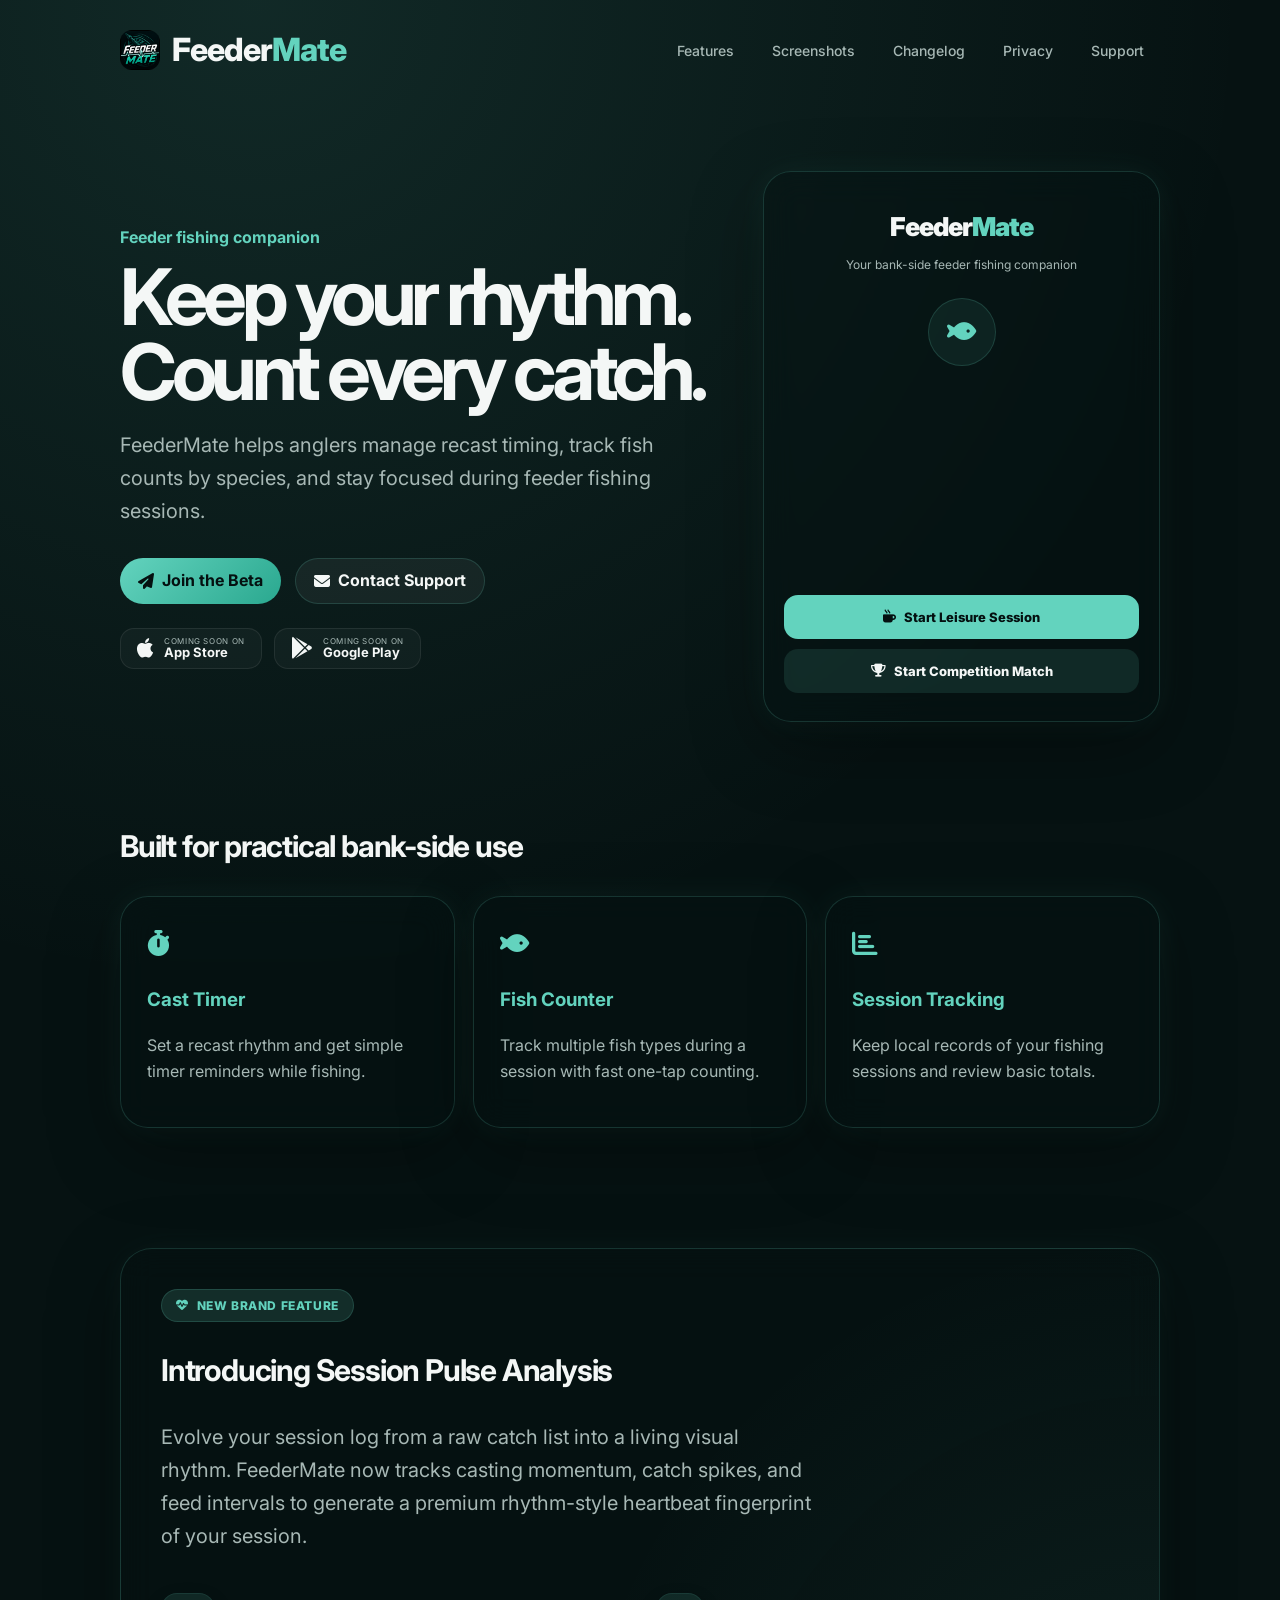
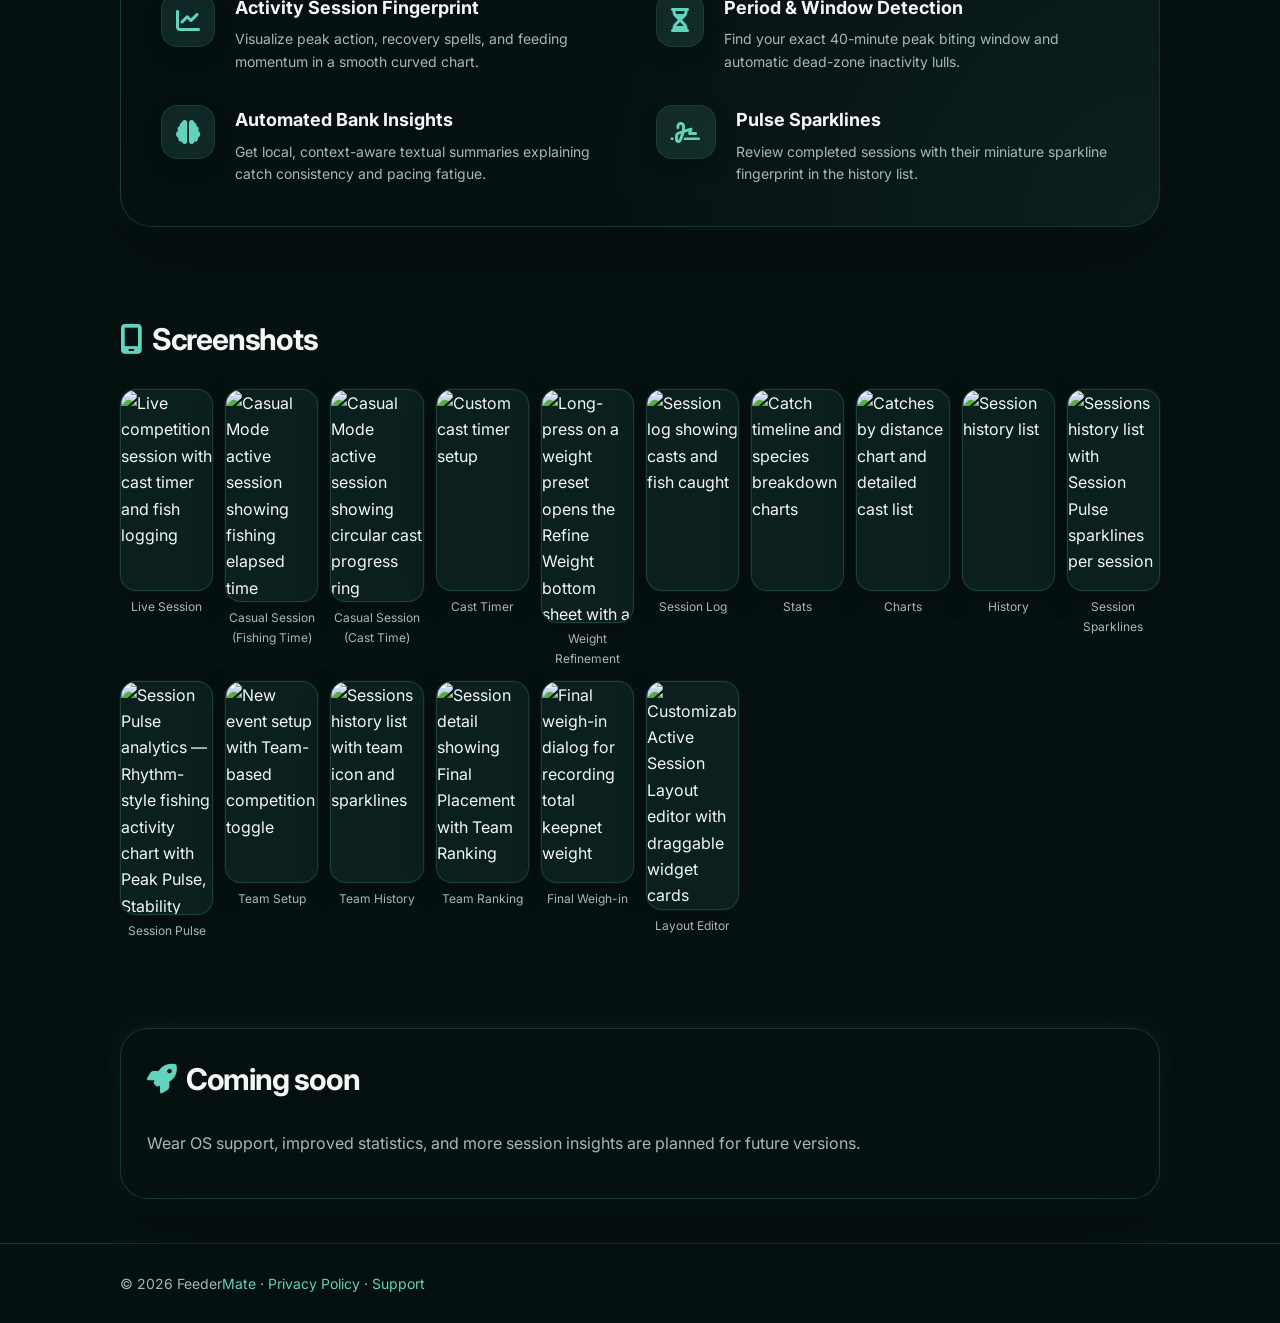
==== commit bbba3db0: "fix(store): replace medical terms like ECG/biometric with rhythm and activity terms" ====
--- a/index.html
+++ b/index.html
@@ -372,14 +372,14 @@
         <div class="pulse-content">
           <h2>Introducing Session Pulse Analysis</h2>
           <p class="lead">Evolve your session log from a raw catch list into a living visual rhythm. FeederMate now
-            tracks casting momentum, catch spikes, and feed intervals to generate a premium ECG-style heartbeat
+            tracks casting momentum, catch spikes, and feed intervals to generate a premium rhythm-style heartbeat
             fingerprint of your session.</p>
 
           <div class="pulse-features-grid">
             <div class="pulse-feature-item">
               <i class="fa-solid fa-chart-line"></i>
               <div>
-                <h4>ECG Session Fingerprint</h4>
+                <h4>Activity Session Fingerprint</h4>
                 <p class="muted">Visualize peak action, recovery spells, and feeding momentum in a smooth curved chart.
                 </p>
               </div>
@@ -471,7 +471,7 @@
         </figure>
         <figure class="screenshot-frame">
           <img src="assets/screenshots/1000003124.webp"
-            alt="Session Pulse analytics — ECG-style fishing rhythm chart with Peak Pulse, Stability and Dead Zone metrics"
+            alt="Session Pulse analytics — Rhythm-style fishing activity chart with Peak Pulse, Stability and Dead Zone metrics"
             loading="lazy" role="button" aria-haspopup="dialog" />
           <figcaption>Session Pulse</figcaption>
         </figure>
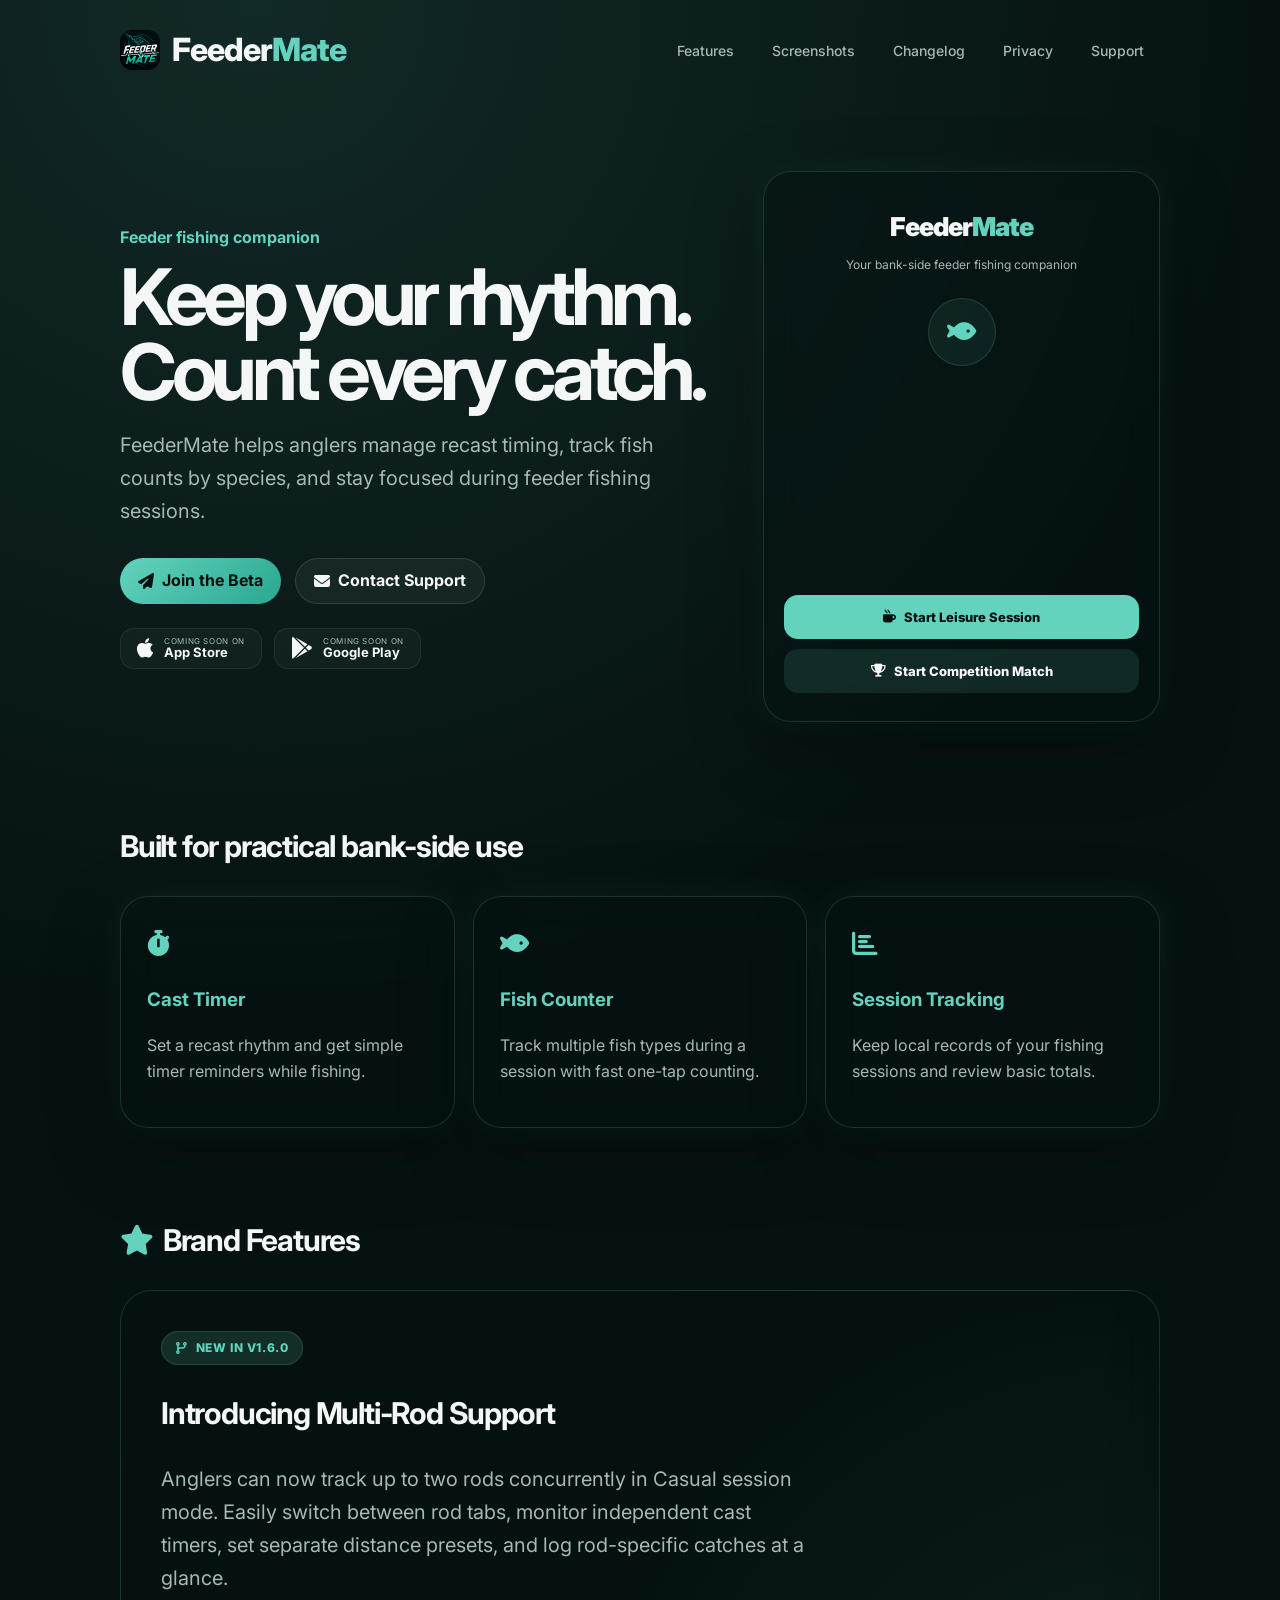
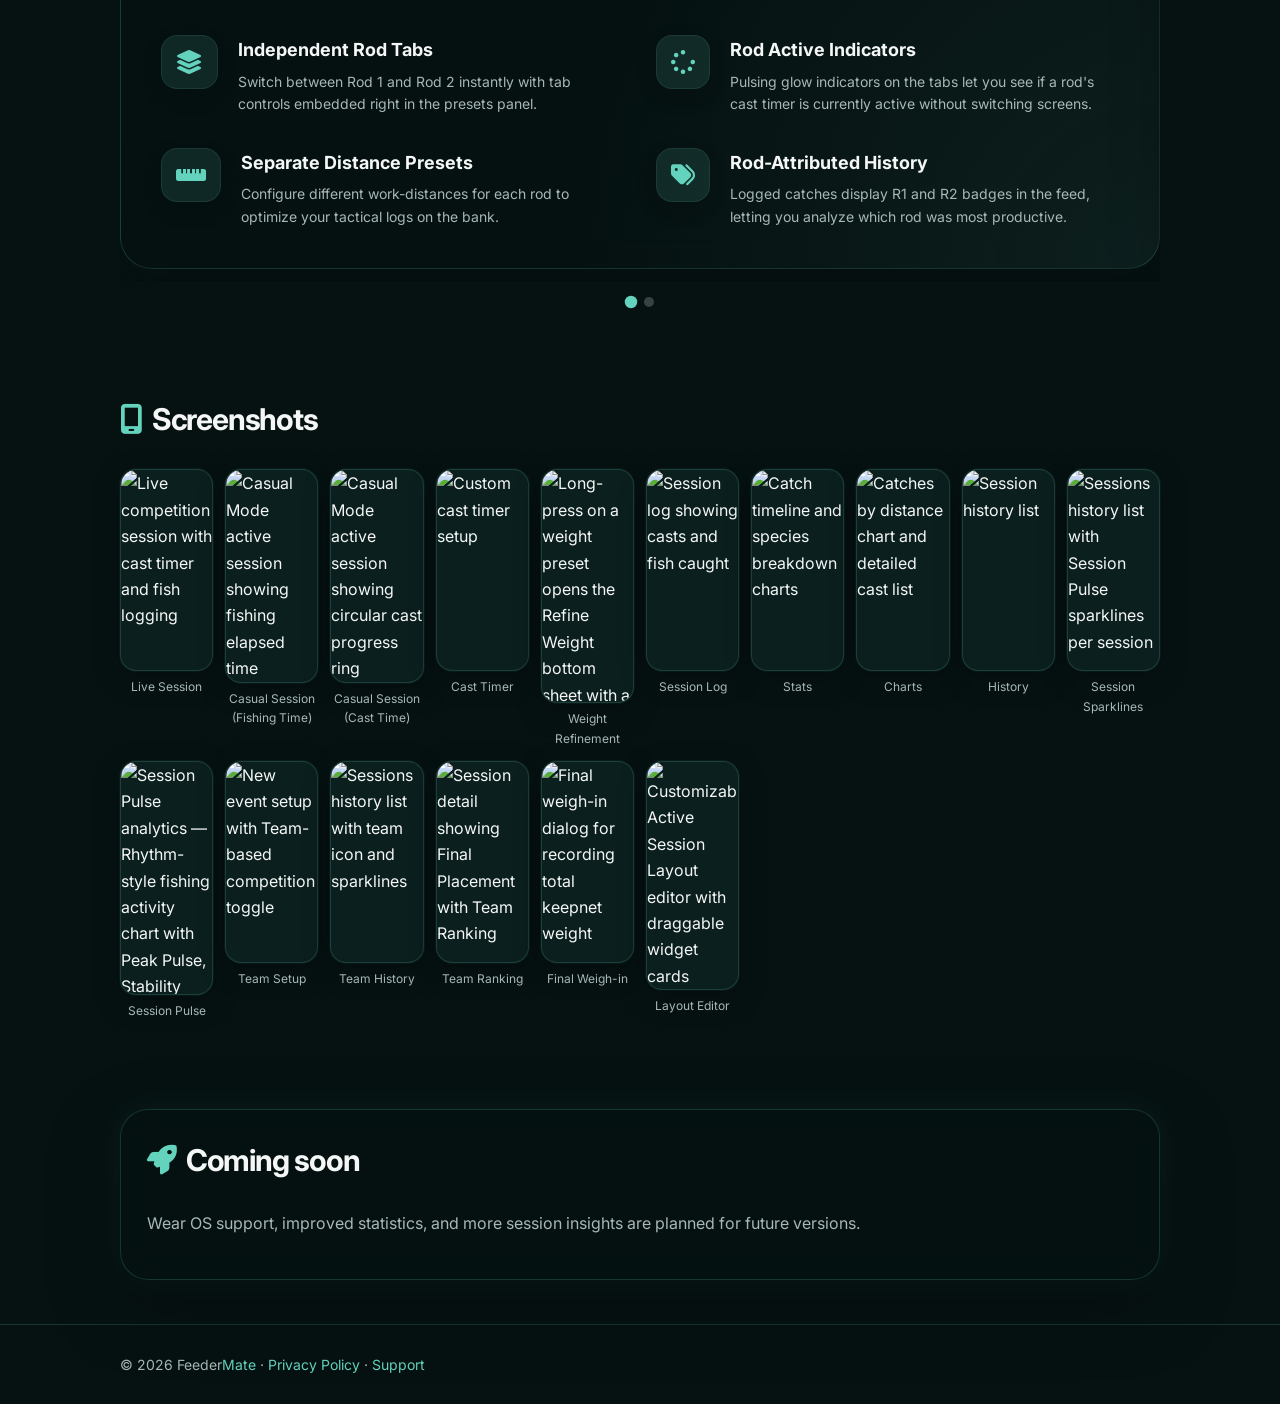
==== commit e0ea1daa: "feat: implement sliding carousel for Brand Features on website, adding Multi-Rod Support (v1.6.0)" ====
--- a/index.html
+++ b/index.html
@@ -366,50 +366,96 @@
       </div>
     </section>
 
-    <section class="container section" id="session-pulse">
-      <div class="pulse-showcase-card">
-        <div class="pulse-badge"><i class="fa-solid fa-heart-pulse"></i> NEW BRAND FEATURE</div>
-        <div class="pulse-content">
-          <h2>Introducing Session Pulse Analysis</h2>
-          <p class="lead">Evolve your session log from a raw catch list into a living visual rhythm. FeederMate now
-            tracks casting momentum, catch spikes, and feed intervals to generate a premium rhythm-style heartbeat
-            fingerprint of your session.</p>
-
-          <div class="pulse-features-grid">
-            <div class="pulse-feature-item">
-              <i class="fa-solid fa-chart-line"></i>
-              <div>
-                <h4>Activity Session Fingerprint</h4>
-                <p class="muted">Visualize peak action, recovery spells, and feeding momentum in a smooth curved chart.
-                </p>
-              </div>
-            </div>
-            <div class="pulse-feature-item">
-              <i class="fa-solid fa-hourglass-half"></i>
-              <div>
-                <h4>Period & Window Detection</h4>
-                <p class="muted">Find your exact 40-minute peak biting window and automatic dead-zone inactivity lulls.
-                </p>
-              </div>
-            </div>
-            <div class="pulse-feature-item">
-              <i class="fa-solid fa-brain"></i>
-              <div>
-                <h4>Automated Bank Insights</h4>
-                <p class="muted">Get local, context-aware textual summaries explaining catch consistency and pacing
-                  fatigue.</p>
-              </div>
-            </div>
-            <div class="pulse-feature-item">
-              <i class="fa-solid fa-signature"></i>
-              <div>
-                <h4>Pulse Sparklines</h4>
-                <p class="muted">Review completed sessions with their miniature sparkline fingerprint in the history
-                  list.</p>
+    <section class="container section" id="brand-features">
+      <h2><i class="fa-solid fa-star"></i>Brand Features</h2>
+      <div class="features-scroller">
+        
+        <!-- Feature 1: Multi-Rod Support (v1.6.0) -->
+        <div class="pulse-showcase-card">
+          <div class="pulse-badge"><i class="fa-solid fa-code-branch"></i> NEW IN v1.6.0</div>
+          <div class="pulse-content">
+            <h2>Introducing Multi-Rod Support</h2>
+            <p class="lead">Anglers can now track up to two rods concurrently in Casual session mode. Easily switch between rod tabs, monitor independent cast timers, set separate distance presets, and log rod-specific catches at a glance.</p>
+            
+            <div class="pulse-features-grid">
+              <div class="pulse-feature-item">
+                <i class="fa-solid fa-layer-group"></i>
+                <div>
+                  <h4>Independent Rod Tabs</h4>
+                  <p class="muted">Switch between Rod 1 and Rod 2 instantly with tab controls embedded right in the presets panel.</p>
+                </div>
+              </div>
+              <div class="pulse-feature-item">
+                <i class="fa-solid fa-spinner"></i>
+                <div>
+                  <h4>Rod Active Indicators</h4>
+                  <p class="muted">Pulsing glow indicators on the tabs let you see if a rod's cast timer is currently active without switching screens.</p>
+                </div>
+              </div>
+              <div class="pulse-feature-item">
+                <i class="fa-solid fa-ruler-horizontal"></i>
+                <div>
+                  <h4>Separate Distance Presets</h4>
+                  <p class="muted">Configure different work-distances for each rod to optimize your tactical logs on the bank.</p>
+                </div>
+              </div>
+              <div class="pulse-feature-item">
+                <i class="fa-solid fa-tags"></i>
+                <div>
+                  <h4>Rod-Attributed History</h4>
+                  <p class="muted">Logged catches display R1 and R2 badges in the feed, letting you analyze which rod was most productive.</p>
+                </div>
               </div>
             </div>
           </div>
         </div>
+
+        <!-- Feature 2: Session Pulse Analysis (v1.3.0) -->
+        <div class="pulse-showcase-card">
+          <div class="pulse-badge"><i class="fa-solid fa-heart-pulse"></i> NEW IN v1.3.0</div>
+          <div class="pulse-content">
+            <h2>Session Pulse Analysis</h2>
+            <p class="lead">Evolve your session log from a raw catch list into a living visual rhythm. FeederMate tracks casting momentum, catch spikes, and feed intervals to generate a premium rhythm-style heartbeat fingerprint of your session.</p>
+
+            <div class="pulse-features-grid">
+              <div class="pulse-feature-item">
+                <i class="fa-solid fa-chart-line"></i>
+                <div>
+                  <h4>Activity Session Fingerprint</h4>
+                  <p class="muted">Visualize peak action, recovery spells, and feeding momentum in a smooth curved chart.</p>
+                </div>
+              </div>
+              <div class="pulse-feature-item">
+                <i class="fa-solid fa-hourglass-half"></i>
+                <div>
+                  <h4>Period &amp; Window Detection</h4>
+                  <p class="muted">Find your exact 40-minute peak biting window and automatic dead-zone inactivity lulls.</p>
+                </div>
+              </div>
+              <div class="pulse-feature-item">
+                <i class="fa-solid fa-brain"></i>
+                <div>
+                  <h4>Automated Bank Insights</h4>
+                  <p class="muted">Get local, context-aware summaries explaining catch consistency and pacing fatigue.</p>
+                </div>
+              </div>
+              <div class="pulse-feature-item">
+                <i class="fa-solid fa-signature"></i>
+                <div>
+                  <h4>Pulse Sparklines</h4>
+                  <p class="muted">Review completed sessions with their miniature sparkline fingerprint in the history list.</p>
+                </div>
+              </div>
+            </div>
+          </div>
+        </div>
+
+      </div>
+
+      <!-- Scroller Navigation Dots -->
+      <div class="scroller-dots">
+        <span class="scroller-dot active" data-index="0"></span>
+        <span class="scroller-dot" data-index="1"></span>
       </div>
     </section>
 
@@ -1126,6 +1172,28 @@
           });
       });
     }
+
+    // Sync dots with features-scroller scroll position
+    const scroller = document.querySelector('.features-scroller');
+    const scrollDots = document.querySelectorAll('.scroller-dot');
+
+    if (scroller && scrollDots.length > 0) {
+      scroller.addEventListener('scroll', () => {
+        const index = Math.round(scroller.scrollLeft / scroller.clientWidth);
+        scrollDots.forEach((dot, idx) => {
+          dot.classList.toggle('active', idx === index);
+        });
+      });
+
+      scrollDots.forEach((dot, idx) => {
+        dot.addEventListener('click', () => {
+          scroller.scrollTo({
+            left: idx * scroller.clientWidth,
+            behavior: 'smooth'
+          });
+        });
+      });
+    }
   </script>
 </body>
 
--- a/styles/main.css
+++ b/styles/main.css
@@ -940,6 +940,55 @@
   }
 }
 
+/* Sliding Brand Features Carousel */
+.features-scroller {
+  display: flex;
+  overflow-x: auto;
+  scroll-snap-type: x mandatory;
+  scroll-behavior: smooth;
+  gap: 24px;
+  padding-bottom: 12px;
+  -webkit-overflow-scrolling: touch;
+  margin-top: 16px;
+}
+
+.features-scroller::-webkit-scrollbar {
+  display: none; /* Hide scrollbar for Chrome/Safari/Opera */
+}
+
+.features-scroller {
+  -ms-overflow-style: none;  /* IE and Edge */
+  scrollbar-width: none;  /* Firefox */
+}
+
+.features-scroller .pulse-showcase-card {
+  flex: 0 0 100%;
+  scroll-snap-align: start;
+  box-sizing: border-box;
+  margin-top: 0; /* Override default margin */
+}
+
+.scroller-dots {
+  display: flex;
+  justify-content: center;
+  gap: 8px;
+  margin-top: 16px;
+}
+
+.scroller-dot {
+  width: 10px;
+  height: 10px;
+  border-radius: 50%;
+  background: rgba(255, 255, 255, 0.2);
+  cursor: pointer;
+  transition: background-color 0.25s, transform 0.25s;
+}
+
+.scroller-dot.active {
+  background: var(--accent);
+  transform: scale(1.25);
+}
+
 /* Beta Dialog Input & Form Focus States */
 .beta-content {
   width: min(92vw, 440px) !important;
